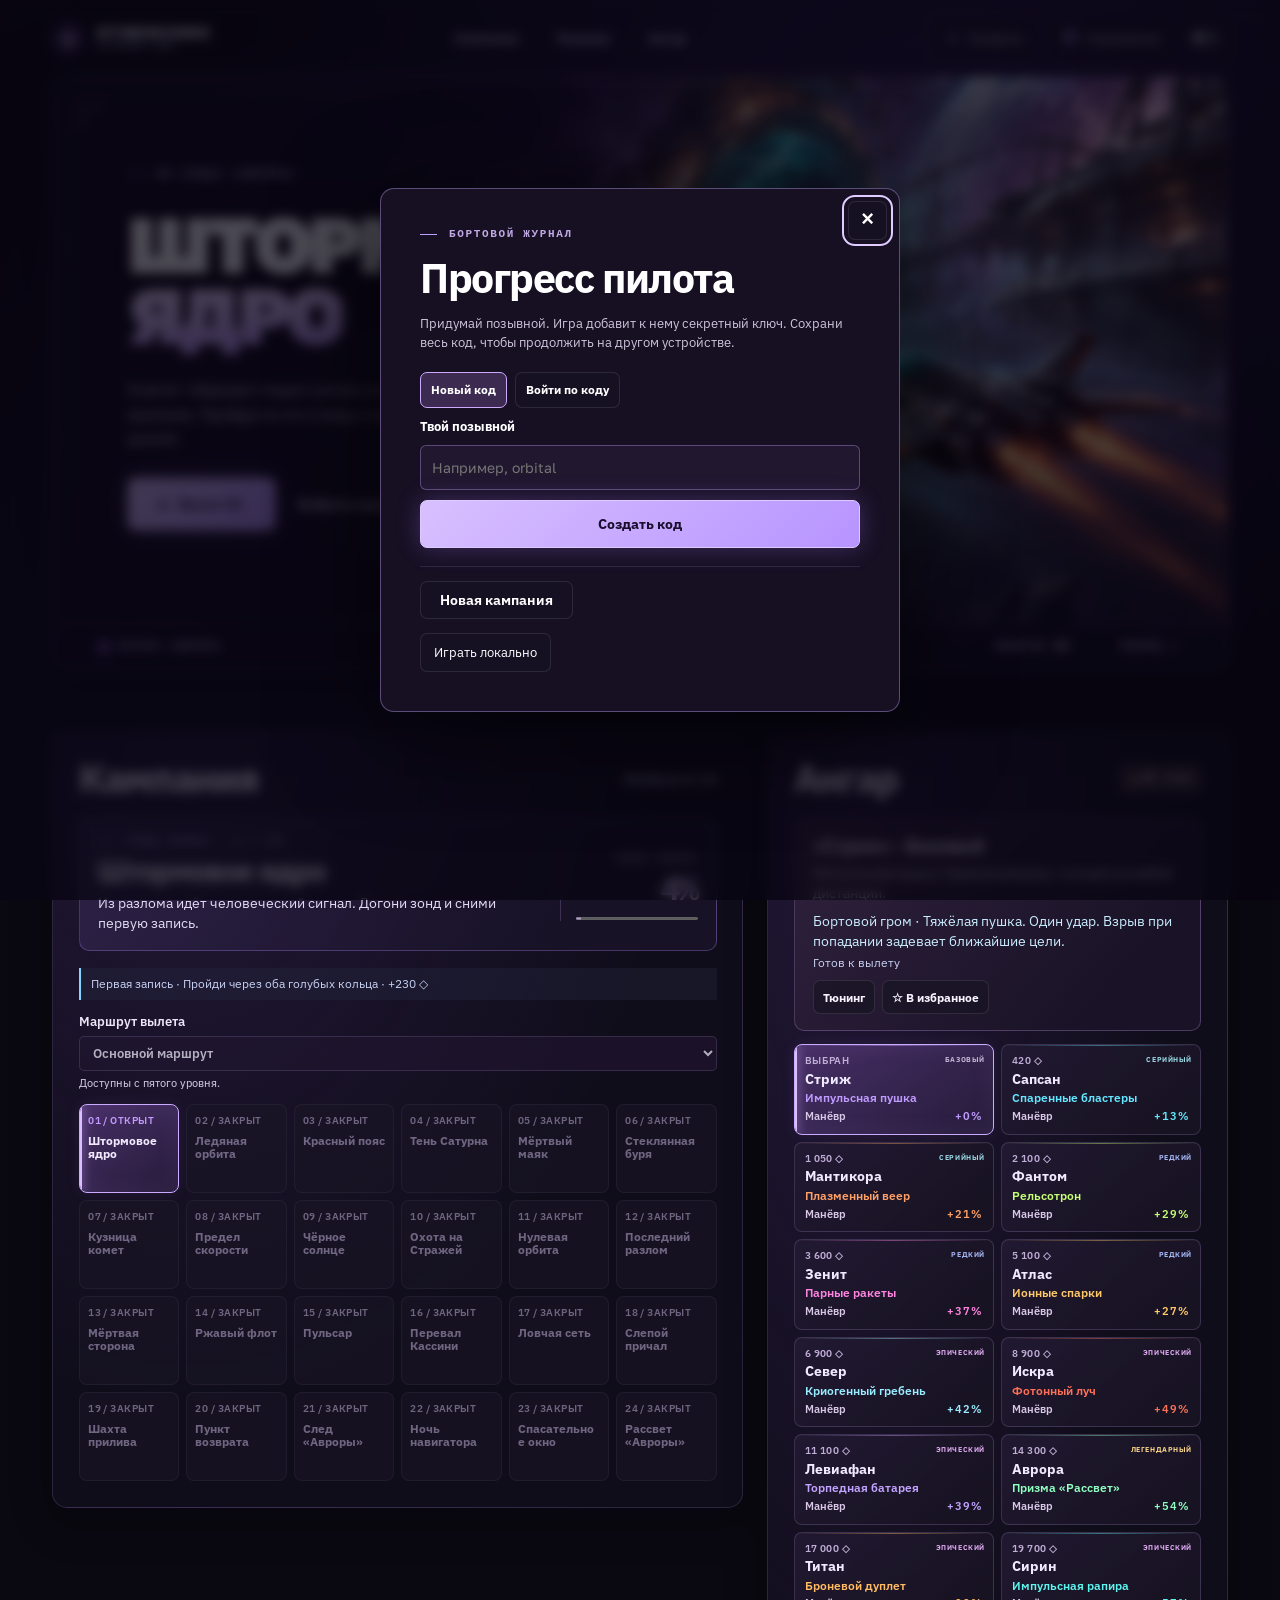
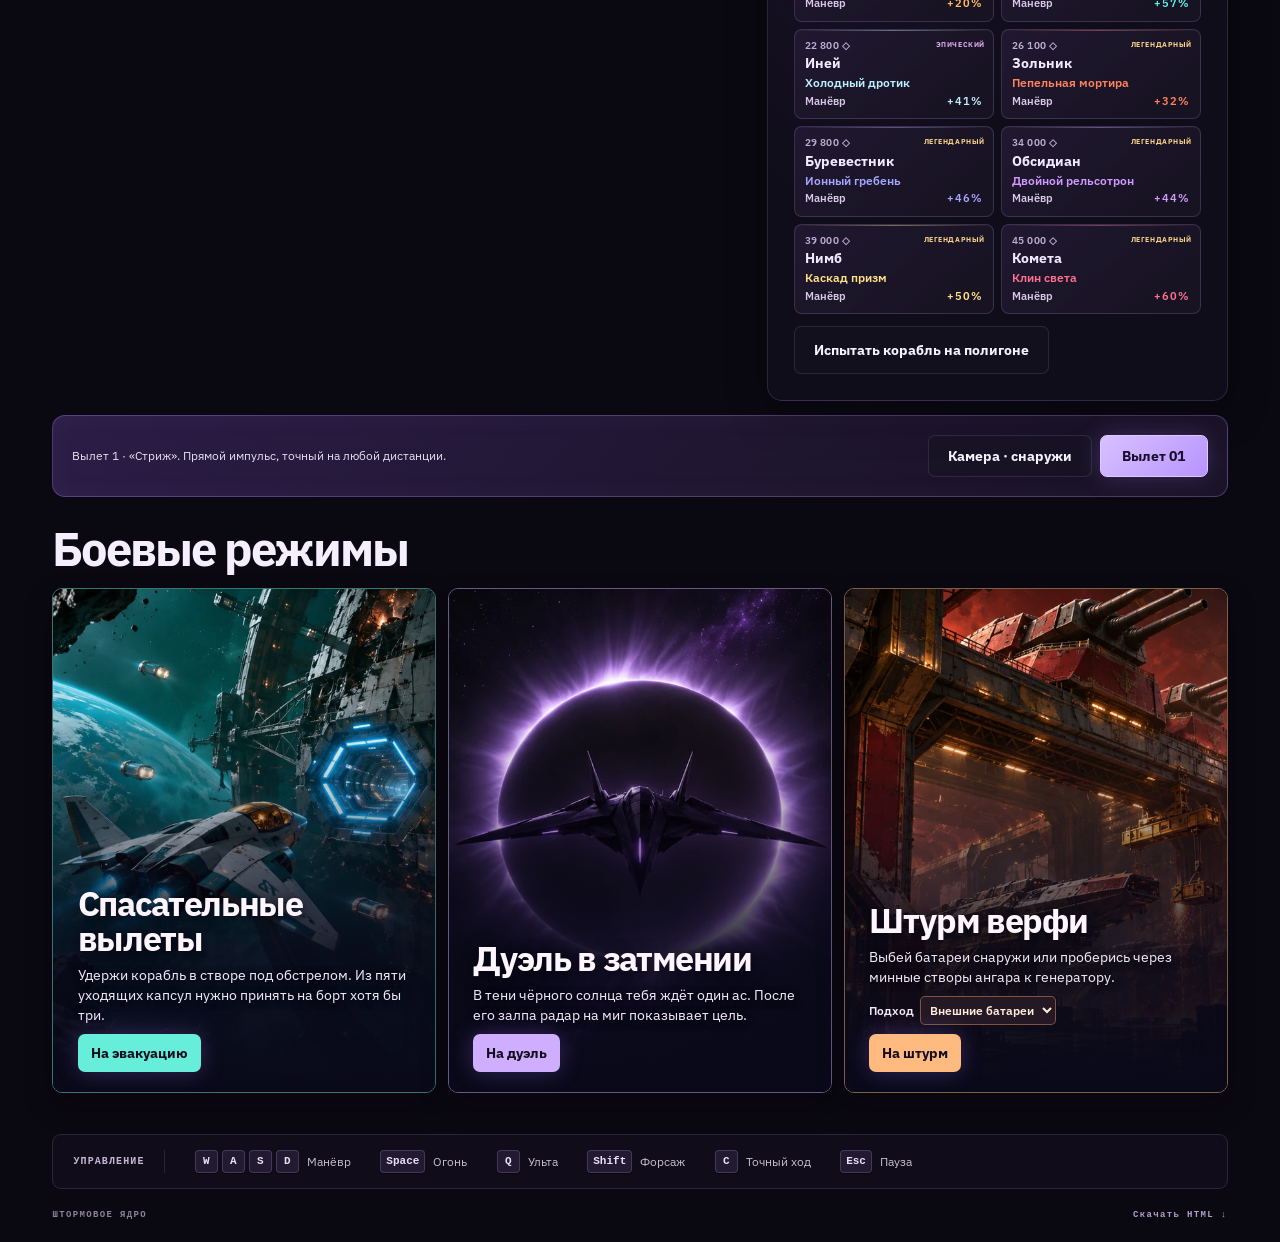
==== docs/index.html @ dd91e7ad "Add charged weapons and three distinct arcade operations" ====
<!doctype html>
<html lang="ru">
<head>
<meta charset="utf-8">
<meta name="viewport" content="width=device-width, initial-scale=1">
<meta name="theme-color" content="#0b0910">
<meta name="description" content="Штормовое ядро — трёхмерная космическая аркада. Найди пропавший ковчег «Аврора» за двадцать четыре вылета.">
<title>Штормовое ядро · 3D-аркада</title>
<link rel="stylesheet" href="./style.css">
<link rel="stylesheet" href="./menu.css">
<link rel="stylesheet" href="./flight.css">
<link rel="stylesheet" href="./garage.css">
</head>
<body>
<div class="shell aurora-menu" id="lobby">
  <header class="top">
    <a class="brand" href="./" aria-label="Штормовое ядро">
      <span class="mark" aria-hidden="true"></span><span>STORMCORE<small>ШТОРМОВОЕ ЯДРО</small></span>
    </a>
    <nav class="menu-nav" aria-label="Меню игры">
      <a href="#operations">Кампания</a>
      <a href="#arcade">Режимы</a>
      <a href="#fleet">Ангар</a>
    </nav>
    <div class="top-actions">
      <button class="plain" id="profile" aria-label="Прогресс пилота"><span aria-hidden="true">◇</span><span class="profile-label">Профиль</span></button>
      <button class="plain" id="help" aria-label="Управление"><span aria-hidden="true">⊞</span><span class="help-label">Управление</span></button>
      <button class="icon sound" data-sound aria-label="Выключить звук" title="Звук">◖))</button>
    </div>
  </header>
  <main>
    <section class="hero menu-hero" aria-labelledby="title">
      <div class="menu-hero-art" aria-hidden="true"></div>
      <div class="menu-hero-reticle" aria-hidden="true"></div>
      <div class="hero-content">
        <p class="kicker hero-kicker"><span></span> ПО СЛЕДУ «АВРОРЫ»</p>
        <h1 id="title">ШТОРМОВОЕ<br><em>ЯДРО</em></h1>
        <p class="intro">Ковчег «Аврора» подал сигнал из закрытого разлома. Пройди по его следу и выведи экипаж домой.</p>
        <div class="launch">
          <button class="primary" id="start"><span aria-hidden="true">▶</span> Начать вылет</button>
          <a class="menu-link hero-route" href="#operations">Выбрать маршрут <span aria-hidden="true">↓</span></a>
          <a class="menu-link hero-route" href="#arcade">Боевые режимы <span aria-hidden="true">↓</span></a>
        </div>
      </div>
      <div class="hero-footer">
        <div class="mission"><span class="beacon"></span> СИГНАЛ «АВРОРЫ»</div>
        <dl class="hero-telemetry">
          <div><dt>ВЫЛЕТОВ</dt><dd>24</dd></div>
          <div><dt>РЕКОРД</dt><dd id="record">—</dd></div>
        </dl>
      </div>
    </section>

    <div class="operations-grid">
      <section class="menu-panel route-panel" id="operations" aria-labelledby="campaignHeading">
        <div class="menu-panel-head">
          <h2 id="campaignHeading">Кампания</h2>
          <span id="campaignProgress" class="hangar-progress"></span>
        </div>
        <article class="briefing">
          <div class="briefing-copy">
            <p class="kicker"><span></span><span id="missionChapter">СЛЕД МАЯКА</span></p>
            <h3 id="missionTitle">Штормовое ядро</h3><p id="missionCopy"></p>
          </div>
          <div class="briefing-signal">
            <small>ПЕЛЕНГ «АВРОРЫ»</small><strong id="missionBearing">04%</strong>
            <progress id="missionProgress" max="24" value="1" aria-label="Пеленг цели"></progress>
          </div>
        </article>
        <p id="missionExtra" class="mission-extra" hidden></p>
        <label class="route-select"><span>Маршрут вылета</span><select id="routeChoice"><option value="standard">Основной маршрут</option><option value="anomaly">Через аномалию</option><option value="blockade">Через блокаду</option></select><small id="routeDetail"></small></label>
        <div class="level-list" id="levels" aria-label="Выбор уровня"></div>
      </section>

      <section class="menu-panel fleet-panel" id="fleet" aria-labelledby="fleetHeading">
        <div class="menu-panel-head">
          <h2 id="fleetHeading">Ангар</h2>
          <span class="hangar-credits"><span class="credit-icon" aria-hidden="true">◇</span><strong id="creditBalance">0</strong> очков</span>
        </div>
        <div class="shop-choice">
          <div class="shop-copy">
            <strong id="shopTitle"></strong><p id="shopCopy"></p><p id="shopUltimate"></p><small id="shopStatus" role="status"></small>
          </div>
          <div class="garage-actions">
            <button class="primary" id="buyShip" hidden>Купить</button>
            <button class="secondary" id="shipTuning" hidden>Тюнинг</button>
            <button class="secondary" id="favoriteShip" aria-pressed="false" hidden>☆ В избранное</button>
          </div>
        </div>
        <p class="garage-notice" id="garageNotice" role="status"></p>
        <div class="ship-list" id="ships" aria-label="Выбор корабля"></div>
        <button class="secondary training-button" id="training">Испытать корабль на полигоне</button>
      </section>
    </div>

    <div class="hangar-foot">
      <p id="hangarStatus" class="hangar-selection" role="status"></p>
      <div class="launch-options">
        <button class="secondary" id="cameraHangar" aria-pressed="false">Вид снаружи</button>
        <button class="primary" id="launchSelected">Начать вылет</button>
      </div>
    </div>

    <section class="arcade-modes" id="arcade" aria-labelledby="arcadeTitle">
      <h2 id="arcadeTitle">Боевые режимы</h2>
      <article class="arcade-rescue"><div><h3>Спасательные вылеты</h3><p>Удержи корабль в створе под обстрелом. Из пяти уходящих капсул нужно принять на борт хотя бы три.</p><button class="primary" id="rescue">На эвакуацию</button></div></article>
      <article class="arcade-duel"><div><h3>Дуэль в затмении</h3><p>В тени чёрного солнца тебя ждёт один ас. После его залпа радар на миг показывает цель.</p><button class="primary" id="duel">На дуэль</button></div></article>
      <article class="arcade-yard"><div><h3>Штурм верфи</h3><p>Выбей батареи снаружи или проберись через минные створы ангара к генератору.</p>
        <label class="yard-selector"><span>Подход</span><select id="yardApproach"><option value="outside">Внешние батареи</option><option value="inside">Через ангары</option></select></label>
        <button class="primary" id="yard">На штурм</button></div></article>
    </section>
    <section class="strip" aria-label="Управление">
      <div class="strip-name">Управление</div>
      <div class="shortcut"><div class="keyset"><kbd>W</kbd><kbd>A</kbd><kbd>S</kbd><kbd>D</kbd></div><span>Манёвр</span></div>
      <div class="shortcut"><kbd>Space</kbd><span>Огонь</span></div>
      <div class="shortcut"><kbd>Q</kbd><span>Ульта</span></div>
      <div class="shortcut"><kbd>Shift</kbd><span>Форсаж</span></div>
      <div class="shortcut"><kbd>C</kbd><span>Точный ход</span></div>
      <div class="shortcut"><kbd>Esc</kbd><span>Пауза</span></div>
      <p class="touch-hint">Джойстик слева управляет кораблём. Огонь открывается автоматически.</p>
    </section>
  </main>
  <footer class="footer"><span>ШТОРМОВОЕ ЯДРО</span><a class="standalone-download" href="./stormcore.html" download>Скачать HTML <span aria-hidden="true">↓</span></a></footer>
</div>
<section class="game" id="game" hidden aria-label="Полёт в разломе">
  <div id="world"></div>
  <div class="flight-cockpit" id="cockpit" hidden aria-hidden="true">
    <div class="glass-glare"></div>
    <div class="flight-ladder" data-roll><i></i><i></i><i></i><small data-pitch>+00°</small></div>
    <div class="console console-left"><small data-callsign></small><strong data-speed-readout>0000</strong><div class="throttle"><i data-thrust></i></div><span>ТЯГА</span></div>
    <div class="cockpit-radar"><canvas width="140" height="92"></canvas><span data-marker>КУРС</span></div>
    <div class="console console-right"><small>КОРПУС</small><strong data-vector>П00</strong><div class="throttle"><i data-hull-meter></i></div><span>ВЕКТОР</span></div>
  </div>
  <div class="vignette"></div><div class="damage" id="damage"></div>
  <div class="game-top">
    <div class="panel status"><div class="label">ПРОЧНОСТЬ <b id="hpValue">100%</b></div><div class="meter hp"><i id="hp"></i></div><div class="label">ФОРСАЖ <b id="boostValue">55%</b></div><div class="meter thrust"><i id="boost"></i></div></div>
    <div class="zone"><div id="stageTitle">01 / 03</div><small id="flightLevel">УРОВЕНЬ 01</small><strong id="stageName">ОБЛОМКИ</strong><div class="meter stage"><i id="progress"></i></div></div>
    <div class="panel game-score"><div class="label">СЧЁТ</div><strong id="score">000000</strong><div id="chain">КОМБО ×1</div><div class="run-wallet"><span aria-hidden="true">◇</span> <span id="runCredits">0</span></div><div id="weaponStatus" hidden></div></div>
    <div class="flight-actions"><button class="icon sound" data-sound aria-label="Выключить звук" title="Звук">◖))</button><button class="icon" id="pause" aria-label="Пауза" title="Пауза">Ⅱ</button></div>
  </div>
  <div class="event" id="event" aria-hidden="true"><span id="eventOver"></span><strong id="eventText"></strong><small id="eventSub"></small></div>
  <div class="enemy-tracks" id="enemyTracks" aria-hidden="true"></div>
  <aside class="ultimate-power" id="ultimatePower">
    <div><span id="ultimateName"></span><b id="ultimateValue"></b></div>
    <progress id="ultimateFill" max="100" value="0" aria-label="Заряд ульты"></progress>
  </aside>
  <div id="scopeFrame" hidden aria-hidden="true"><span>ОПТИКА · Q ВЫСТРЕЛ</span></div>
  <div class="aim" id="aim" aria-hidden="true"><i></i><span id="precisionMode" hidden>ТОЧНЫЙ ХОД</span></div>
  <div class="pickup-feedback" id="pickupFeedback" aria-hidden="true"></div>
  <div class="bossbar" id="bossbar" hidden><div class="label"><span id="bossName">СТРАЖ ЯДРА</span> <b id="bossValue">100%</b></div><div class="meter"><i id="bossHp"></i></div><div id="bossNodes" hidden><span id="bossNode0"></span><span id="bossNode1"></span></div></div>
  <div id="arcadeStatus" hidden><strong id="arcadeInfo"></strong><progress id="dockProgress" max="1" value="0" aria-label="Прогресс стыковки" hidden></progress></div>
  <div class="flight-foot"><div><span class="beacon"></span><span id="speed">1240</span> <small>КМ/Ч</small></div><span id="objective">Собирай осколки · избегай красных мин</span><div><small>ОСКОЛКИ</small> <span id="crystals">00</span></div></div>
  <div class="joystick" id="joystick" aria-label="Джойстик управления">
    <span class="joy-arrow up">▲</span><span class="joy-arrow down">▼</span><span class="joy-arrow left">◀</span><span class="joy-arrow right">▶</span>
    <span class="joy-stick" id="joyStick"></span>
  </div>
  <button class="primary boost-touch" id="touchBoost" aria-label="Удерживай для форсажа">ФОРСАЖ</button>
  <div class="ultimate-touch"><button class="secondary" id="touchScope" aria-pressed="false" hidden>Оптика</button><button class="primary" id="touchUltimate" aria-disabled="true">Ульта</button></div>
</section>
<dialog id="helpDialog" class="modal">
  <form method="dialog"><button class="icon close" aria-label="Закрыть">×</button></form>
  <p class="kicker"><span></span> БОРТОВОЙ ИНСТРУКТАЖ</p>
  <h2>Управление</h2>
  <dl><dt>WASD / стрелки</dt><dd>Короткое нажатие сдвигает корабль. Удерживай клавишу для полного разгона.</dd><dt>C</dt><dd>Удерживай вместе с направлением для точного манёвра у осколка или прицела.</dd><dt>Пробел</dt><dd>Удерживай для огня. Направляй корабль и бери упреждение на движущихся целях.</dd><dt>Shift</dt><dd>Форсаж даёт временную неуязвимость и удваивает очки.</dd><dt>Esc</dt><dd>Пауза, чувствительность и выбор вида из кабины.</dd><dt>Сенсорный экран</dt><dd>Мягко отклоняй джойстик для мелких поправок курса. Огонь автоматический.</dd></dl>
  <label class="steering-setting"><span>Чувствительность манёвра</span><input type="range" min="70" max="120" step="5" value="100" data-steering-sensitivity><output>100%</output></label>
  <p class="callout"><b>Q</b> стреляет ультой при полном заряде. Собирай осколки и попадай по целям, чтобы зарядиться быстрее. На снайперских кораблях <b>E</b> включает оптику и точный ход. Прицел наводится движением корабля.</p>
  <p class="callout">Совмести метку осколка с кольцом перед носом, пока он приближается. Бирюзовые осколки заряжают форсаж. Голубые маяки дают очки и пополняют корпус. Когда над врагом горит «ЗАЛП», смени курс.</p>
</dialog>
<dialog id="pauseDialog" class="modal">
  <p class="kicker"><span></span> БОРТОВОЙ КОМПЬЮТЕР</p><h2>Пауза</h2>
  <label class="steering-setting"><span>Чувствительность манёвра</span><input type="range" min="70" max="120" step="5" value="100" data-steering-sensitivity><output>100%</output></label>
  <div class="modal-actions"><button class="primary" id="resume">Продолжить</button><button class="secondary" id="cameraPause" aria-pressed="false">Вид снаружи</button><button class="secondary" data-hangar>В ангар</button></div>
</dialog>
<dialog id="resultDialog" class="modal result">
  <p class="kicker"><span></span><span id="resultKicker">ПОЛЁТ ЗАВЕРШЁН</span></p>
  <h2 id="resultTitle">Корабль потерян</h2><p id="resultCopy"></p>
  <div class="summary"><div><small>СЧЁТ</small><strong id="resultScore">0</strong></div><div><small>ЗАРАБОТАНО ОЧКОВ</small><strong id="resultCredits">0</strong></div><div><small>РЕКОРД</small><strong id="resultBest">0</strong></div><div><small>МАЯКИ</small><strong id="resultRelays">0</strong></div></div>
  <div class="modal-actions"><button class="primary" id="nextLevel" hidden>Дальше</button><button class="secondary" id="restart">Ещё вылет</button><button class="secondary" data-hangar>В ангар</button></div>
</dialog>
<dialog id="profileDialog" class="modal">
  <form method="dialog"><button class="icon close" aria-label="Закрыть">×</button></form>
  <p class="kicker"><span></span> БОРТОВОЙ ЖУРНАЛ</p>
  <h2>Прогресс пилота</h2>
  <p class="profile-copy" id="profileCopy">Придумай позывной для нового кода или введи полный код, чтобы продолжить на этом устройстве.</p>
  <form id="profileForm" class="profile-form">
    <div class="profile-tabs"><button class="secondary" type="button" id="newPilot" aria-pressed="true">Новый код</button><button class="secondary" type="button" id="returnPilot" aria-pressed="false">Войти по коду</button></div>
    <label for="pilotCode" id="pilotLabel">Твой позывной</label>
    <input id="pilotCode" type="text" autocomplete="off" spellcheck="false" autocapitalize="none" maxlength="48" required placeholder="Например, orbital">
    <button class="primary" id="profileSubmit">Создать код</button>
  </form>
  <div id="codeCard" class="code-card" hidden>
    <p>Сохрани полный код. С ним можно открыть этот прогресс на другом устройстве.</p>
    <output id="profileCode"></output>
    <div class="modal-actions"><button class="secondary" id="copyCode">Скопировать</button><button class="primary" id="keepCode">Готово</button></div>
  </div>
  <div class="modal-actions" id="profileActions" hidden><button class="primary" id="syncProfile">Синхронизировать</button><button class="secondary" id="showProfileCode">Показать код</button><button class="secondary" id="forgetProfile">Сменить код</button></div>
  <p class="profile-note" id="profileNote" role="status"></p>
  <div class="campaign-control">
    <button class="secondary" id="resetCampaign">Новая кампания</button>
    <button class="secondary" id="restoreCampaign" hidden>Вернуть из архива</button>
  </div>
  <button class="plain local-play" id="localPlay">Играть локально</button>
</dialog>
<dialog id="tuneDialog" class="modal garage-modal">
  <form method="dialog"><button class="icon close" aria-label="Закрыть">×</button></form>
  <p class="kicker"><span></span> МАСТЕРСКАЯ</p>
  <h2 id="tuneTitle"></h2><p id="tuneBalance" class="tune-balance"></p>
  <div class="upgrade-list">
    <div class="tune-row" data-tune="engine"><div><strong></strong><p></p><div class="tune-meter"><progress max="3" value="0" aria-label="Ступень двигателей"></progress><span>0 / 3</span></div></div><button class="secondary" type="button"></button></div>
    <div class="tune-row" data-tune="armor"><div><strong></strong><p></p><div class="tune-meter"><progress max="3" value="0" aria-label="Ступень обшивки"></progress><span>0 / 3</span></div></div><button class="secondary" type="button"></button></div>
    <div class="tune-row" data-tune="weapon"><div><strong></strong><p></p><div class="tune-meter"><progress max="3" value="0" aria-label="Ступень оружия"></progress><span>0 / 3</span></div></div><button class="secondary" type="button"></button></div>
  </div>
  <p id="tuneNote" class="profile-note" role="status"></p>
</dialog>
<dialog id="campaignChange" class="modal">
  <p class="kicker"><span></span> КАМПАНИЯ ПИЛОТА</p>
  <h2 id="campaignChangeTitle"></h2><p class="profile-copy" id="campaignChangeCopy"></p>
  <p class="profile-note" id="campaignChangeNote" role="status"></p>
  <form method="dialog" class="modal-actions"><button class="secondary" autofocus>Отмена</button><button class="primary" id="applyCampaignChange" type="button">Начать с нуля</button></form>
</dialog>
<script type="module" src="./game.js"></script>
</body>
</html>
---- docs/style.css ----
@font-face{font-family:Golos;src:url(./golos-latin.woff2) format("woff2");font-weight:400 900;font-display:swap}
@font-face{font-family:Golos;src:url(./golos.woff2) format("woff2");font-weight:400 900;font-display:swap;unicode-range:U+0301,U+0400-045F,U+0490-0491,U+04B0-04B1,U+2116}
:root{color-scheme:dark;--bg:#0a0810;--paper:#f3efff;--muted:#a6a0b5;--accent:#bd9bff;--accent-deep:#ad83fb;--line:#ffffff19;--mono:ui-monospace,SFMono-Regular,Consolas,monospace;font-family:Golos,Arial,sans-serif;background:var(--bg);color:var(--paper)}
*,*::before,*::after{box-sizing:border-box}
body{margin:0}
button,a{-webkit-tap-highlight-color:transparent}
button{font:inherit;cursor:pointer;color:inherit}
button:focus-visible,a:focus-visible{outline:2px solid #e0ccff;outline-offset:4px}
button:disabled{opacity:.55;cursor:wait}
[hidden]{display:none!important}
.shell{width:min(100%,1530px);margin:auto;padding:0 clamp(20px,4.7vw,76px)}
.top{height:89px;display:flex;align-items:center;justify-content:space-between;gap:24px}
.brand{display:flex;align-items:center;gap:12px;text-decoration:none;color:var(--paper);font:850 15px/1.1 Golos,Arial,sans-serif;letter-spacing:.15em}
.brand small{display:block;font:600 9px/1.5 var(--mono);color:#b2a8c3;letter-spacing:.24em}
.mark{font:36px/1 Arial,sans-serif;color:#bd9bff;text-shadow:0 0 22px #b98dff86}
.top-actions,.flight-actions{display:flex;align-items:center;gap:10px}
.plain,.icon,.secondary{border:1px solid var(--line);background:#17132299;border-radius:7px;transition:background .18s,border-color .18s}
.plain:hover,.icon:hover,.secondary:hover{background:#282037;border-color:#b99aff60}
.plain{font-size:13px;padding:10px 13px;display:flex;align-items:center;gap:8px}
.plain span,.strip-name span{color:#bd9bff;font:19px/1 var(--mono)}
.icon{display:grid;place-items:center;font:700 15px/1 var(--mono);height:39px;min-width:39px;padding:0 8px}
.icon[aria-pressed=true]{color:#9589a6}
.hero{position:relative;isolation:isolate;min-height:clamp(490px,67vh,715px);display:flex;align-items:center;overflow:hidden;border:1px solid #b69be638;border-radius:15px;background-color:#150e25;background-image:linear-gradient(90deg,#110d1fee 0%,#110d1fbb 29%,#110d1f35 62%,transparent 83%),linear-gradient(0deg,#100b1ce8 0%,transparent 27%),url(./storm.webp);background-size:cover;background-position:center,center,center 53%;box-shadow:0 18px 80px #0007}
.hero-content{width:min(690px,100%);padding:59px clamp(30px,5vw,88px) 115px;position:relative;z-index:1}
.kicker{display:flex;align-items:center;gap:12px;margin:0 0 23px;color:#c0a9e5;font:700 11px/1.2 var(--mono);letter-spacing:.15em}
.kicker>span:first-child{display:inline-block;width:17px;height:1px;background:#be9eff;flex:none}
h1{margin:0;font-size:clamp(40px,7.3vw,114px);line-height:.87;font-weight:900;letter-spacing:-.079em;color:#fff;text-wrap:nowrap;text-shadow:0 10px 40px #0705115e}
h1 em{font-style:normal;color:#ccb1ff}
.title-period{color:#ccb1ff;margin-left:.065em}
.intro{max-width:377px;color:#d3cbdc;font-size:clamp(14px,1.2vw,18px);line-height:1.6;margin:29px 0 28px}
.launch{display:flex;align-items:center;gap:18px}
.primary,.secondary{min-height:48px;border-radius:7px;padding:0 19px;font-size:14px;font-weight:800}
.primary{display:inline-flex;align-items:center;justify-content:center;gap:11px;border:1px solid #dfcaff;color:#1a0e2c;background:linear-gradient(135deg,#d8c0ff,#b794ff);box-shadow:0 0 23px #a476ff49;transition:background .18s,box-shadow .18s,transform .18s}
.primary:hover{background:#e5d1ff;box-shadow:0 0 30px #a476ff80;transform:translateY(-1px)}
.primary span{font-size:11px}
.enter-label{display:flex;align-items:center;gap:7px;color:#b9adc8;font:11px/1 var(--mono)}
kbd{display:inline-grid;place-items:center;min-width:23px;height:23px;padding:0 5px;border:1px solid #b69be53b;border-radius:4px;background:#221a30;color:#eae1f8;box-shadow:0 1px 0 #0008;font:600 11px/1 var(--mono);white-space:nowrap}
.hero-footer{position:absolute;bottom:0;left:0;right:0;padding:20px clamp(24px,3vw,41px);display:flex;justify-content:space-between;gap:15px;align-items:center;border-top:1px solid #b69be532;background:#110b1c4d;color:#b5a6cb;font:700 10px/1.35 var(--mono);letter-spacing:.12em}
.mission,.telemetry,.telemetry span{display:flex;align-items:center;gap:10px}
.beacon{display:inline-block;width:6px;height:6px;background:#b891ff;border-radius:50%;box-shadow:0 0 9px 2px #9361e8;flex:none}
.telemetry{gap:26px}
.telemetry b{color:#e9d9ff;font-size:13px}
.corner{position:absolute;z-index:1;width:18px;height:18px;pointer-events:none;border-color:#debcff91;border-style:solid}
.corner.tr{top:16px;right:16px;border-width:1px 1px 0 0}
.corner.bl{bottom:72px;left:17px;border-width:0 0 1px 1px}
.strip{display:flex;align-items:center;gap:clamp(14px,2.3vw,40px);margin-top:16px;padding:15px 20px;border:1px solid var(--line);border-radius:9px;background:#100d17;min-height:61px}
.strip-name{display:flex;align-items:center;gap:8px;color:#c4b7d4;font:700 10px/1 var(--mono);letter-spacing:.11em;padding-right:20px;border-right:1px solid var(--line);min-height:23px}
.keyset,.shortcut{display:flex;align-items:center;gap:4px}
.shortcut{gap:8px;font-size:12px;color:#c6bed2;white-space:nowrap}
.touch-hint{display:none;margin:0;color:#c6bed2;font-size:12px}
.footer{display:flex;justify-content:space-between;padding:22px 0;color:#8c829e;font:700 9px/1 var(--mono);letter-spacing:.15em}
.game{position:fixed;inset:0;isolation:isolate;overflow:hidden;background:#0b0818;touch-action:none}
#world,.vignette,.damage{position:absolute;inset:0}
#world canvas{width:100%;height:100%;display:block}
.vignette{pointer-events:none;background:radial-gradient(ellipse at 50% 49%,transparent 33%,#0b061a70 100%),linear-gradient(#0905129c,transparent 25%,transparent 76%,#090512a0)}
.damage{pointer-events:none;opacity:0;background:radial-gradient(ellipse at center,transparent 45%,#ff334878);mix-blend-mode:screen}
.game-top{position:absolute;inset:22px 25px auto;display:grid;grid-template-columns:minmax(125px,200px) 1fr minmax(90px,136px) auto;align-items:start;gap:13px;pointer-events:none}
.panel{background:#100a22aa;border:1px solid #cfb6ff38;border-radius:7px;padding:10px 12px;min-width:0}
.label{display:flex;gap:8px;justify-content:space-between;color:#d5c9e7;font:700 10px/1.35 var(--mono);letter-spacing:.06em}
.label b{color:#f5eeff}
.meter{border-radius:2px;overflow:hidden;height:5px;background:#d0b8f333;margin:5px 0 8px}
.meter:last-child{margin-bottom:0}
.meter i{display:block;width:100%;height:100%;background:#d1aeff;transform-origin:left;transition:transform .12s linear}
.meter.hp i{background:linear-gradient(90deg,#a542ff,#f398ff)}
.meter.thrust i{background:linear-gradient(90deg,#5096ff,#7af9ff)}
.zone{text-align:center;font-family:var(--mono);justify-self:center;width:min(100%,190px);color:#e3d1ff;text-shadow:0 3px 15px #000}
.zone>div:first-child{font-size:11px;letter-spacing:.16em;color:#d7bee9;margin-bottom:4px}
.zone strong{font-size:clamp(11px,1.6vw,16px);letter-spacing:.14em}
.zone .meter{margin:7px 12% 0;height:3px}
.game-score strong{display:block;font:800 clamp(15px,2.2vw,25px)/1.12 var(--mono);letter-spacing:.04em}
#chain{color:#cda8ff;font:700 10px/1.4 var(--mono)}
.flight-actions{pointer-events:auto;gap:6px;justify-content:end}
.flight-actions .icon{background:#100a22c0}
.event{position:absolute;top:26%;left:50%;width:min(92%,600px);transform:translate(-50%,-4px);text-align:center;opacity:0;pointer-events:none;text-shadow:0 3px 24px #31115a,0 2px 8px #000;transition:opacity .22s,transform .22s}
.event.show{opacity:1;transform:translate(-50%,0)}
.event span,.event small{display:block;color:#e5cfff;font:700 11px/1.6 var(--mono);letter-spacing:.15em}
.event strong{display:block;font-size:clamp(23px,4.6vw,64px);font-weight:900;line-height:1.1}
.event small{letter-spacing:.05em;margin-top:4px}
.aim{position:absolute;width:25px;height:25px;transform:translate(-50%,-50%);pointer-events:none;background:linear-gradient(#dbffffa0,#dbffffa0) center top/1px 6px no-repeat,linear-gradient(#dbffffa0,#dbffffa0) center bottom/1px 6px no-repeat,linear-gradient(#dbffffa0,#dbffffa0) left center/6px 1px no-repeat,linear-gradient(#dbffffa0,#dbffffa0) right center/6px 1px no-repeat}
.aim i{position:absolute;top:11px;left:11px;width:3px;height:3px;border-radius:50%;background:#d6ffff}
.bossbar{position:absolute;top:112px;left:50%;transform:translateX(-50%);width:min(44%,400px);padding:7px 10px;background:#140d23c9;border:1px solid #ff80ce5e;border-radius:5px}
.bossbar .meter i{background:linear-gradient(90deg,#bc5cff,#ff85b0)}
.flight-foot{position:absolute;bottom:19px;left:25px;right:25px;display:flex;justify-content:space-between;align-items:center;gap:11px;color:#f5eaff;font:700 15px/1.2 var(--mono);text-shadow:0 2px 10px #000;pointer-events:none}
.flight-foot small,#objective{font:700 10px/1.2 var(--mono);color:#e3cfee}
.flight-foot>div:first-child{display:flex;align-items:center;gap:8px}
#objective{text-align:center}
.boost-touch{display:none;position:absolute;bottom:53px;right:16px;min-height:43px;font:800 11px/1 var(--mono);touch-action:none}
.modal{position:fixed;width:min(520px,calc(100% - 32px));max-height:calc(100% - 26px);overflow:auto;border:1px solid #c4a7fa65;border-radius:14px;background:#171023;color:#fff;padding:clamp(20px,5vw,39px);box-shadow:0 20px 100px #000a}
.modal::backdrop{background:#080511b9;backdrop-filter:blur(6px)}
.modal h2{font-size:clamp(27px,6vw,41px);margin:0 0 14px;line-height:1.03;letter-spacing:-.045em}
.modal .kicker{margin-bottom:16px}
.modal dl{display:grid;grid-template-columns:minmax(98px,.7fr) 1fr;gap:12px 16px;margin:24px 0;font-size:13px;line-height:1.45}
.modal dt{color:#e4d3ff;font-weight:800}
.modal dd{margin:0;color:#c2b7d1}
.close{position:absolute;right:12px;top:12px;font-size:22px}
.callout{margin:0;padding:12px;border:1px solid #be9df43b;border-radius:7px;font-size:13px;line-height:1.45;color:#d8c9eb}
.modal-actions{display:flex;gap:9px;flex-wrap:wrap;margin-top:22px}
.result p:not(.kicker){color:#ccc0dd;font-size:14px;line-height:1.5}
.summary{display:grid;grid-template-columns:repeat(3,1fr);gap:8px;margin-top:25px}
.summary div{padding:9px;background:#21172f;border:1px solid #ad8edf3b;border-radius:7px}
.summary small{display:block;margin-bottom:4px;font:700 8px/1.3 var(--mono);letter-spacing:.13em;color:#ccbae3}
.summary strong{font:850 clamp(13px,3.8vw,23px)/1.2 var(--mono);color:#f3e9ff}
@media(max-width:750px){
  .top{height:70px}.hero{min-height:clamp(475px,70vh,600px);background-position:center,center,58% 50%}.strip{flex-wrap:wrap;column-gap:14px;row-gap:9px}.strip-name{padding-right:8px}.corner.bl{left:13px}
}
@media(max-width:510px){
  .shell{padding-inline:13px}.top{height:64px}.plain{padding:8px;font-size:11px}.brand{font-size:12px;gap:7px}.mark{font-size:28px}.icon{height:34px;min-width:34px}.top-actions{gap:6px}
  .hero{min-height:487px;background-image:linear-gradient(0deg,#120b1fea 6%,#120b1fc0 42%,#120b1f18 100%),url(./storm.webp);background-position:center,64% 38%}.hero-content{align-self:end;padding:100px 20px 90px}.kicker{margin-bottom:16px;font-size:9px}.intro{margin:20px 0}.hero-footer{padding:15px 10px;font-size:8px;letter-spacing:.04em;gap:7px}.telemetry,.telemetry span,.mission{gap:6px}.telemetry b{font-size:11px}.corner.bl{display:none}.strip{padding:10px;gap:9px}.strip-name{width:100%;border-right:0;padding:0}.shortcut{font-size:10px;gap:4px}.keyset{gap:2px}.keyset kbd{min-width:16px;padding:0 2px}
  .game-top{inset:9px 8px auto;grid-template-columns:minmax(86px,1fr) minmax(66px,.8fr) minmax(65px,.7fr) auto;gap:4px}.panel{padding:6px 5px}.label,#chain{font-size:8px;gap:2px}.flight-actions{gap:3px}.flight-actions .icon{min-width:23px;height:27px;font-size:11px;padding:0 3px}.game-score strong{font-size:13px}.zone>div:first-child{font-size:9px}.zone strong{font-size:9px;letter-spacing:.04em}.bossbar{top:80px;width:64%}.flight-foot{left:10px;right:10px;bottom:13px;font-size:12px}.flight-foot small,#objective{font-size:8px}
}
@media(pointer:coarse){.boost-touch{display:inline-flex}.shortcut,.enter-label{display:none}.touch-hint{display:block}}
@media(prefers-reduced-motion:reduce){*,*::before,*::after{transition:none!important}}
.hangar{margin-top:clamp(25px,4vw,55px);padding:clamp(15px,3vw,36px);border:1px solid var(--line);border-radius:13px;background:linear-gradient(135deg,#181023,#0f0c16 68%)}
.hangar-head{display:flex;justify-content:space-between;align-items:end;gap:12px;margin-bottom:15px}
.hangar-head .kicker{margin:0 0 8px}
.hangar-head h2{font-size:clamp(25px,4vw,39px);letter-spacing:-.055em;line-height:1;margin:0}
.hangar-progress,.hangar-selection{font-size:12px;color:#c6b6df;line-height:1.45}
.hangar-selection{margin:16px 0 0}
.ships-head{margin-top:27px}
.level-list,.ship-list{display:grid;gap:8px}
.level-list{grid-template-columns:repeat(auto-fit,minmax(145px,1fr))}
.ship-list{grid-template-columns:repeat(auto-fit,minmax(150px,1fr))}
.choice{position:relative;display:flex;flex-direction:column;align-items:flex-start;justify-content:flex-start;gap:5px;padding:11px;text-align:left;min-width:0;background:#21182d;border:1px solid #ffffff16;border-radius:7px;font-size:13px;line-height:1.3}
.choice[aria-pressed=true]{background:#38244b;border-color:#bf9cff;box-shadow:inset 0 0 17px #a36ef21e}
.choice:not(:disabled):hover{border-color:#e5cfff}
.choice:disabled{opacity:.63;cursor:default;color:#ccc0df}
.choice small{color:#cab8df;font:600 9px/1.25 var(--mono);letter-spacing:.035em}
.choice .weapon{min-height:2.5em;color:var(--ship-accent,#d7bdff);font:650 11px/1.25 Golos,Arial,sans-serif}
.choice .flight-rating{color:#d9c8e8;width:100%;display:grid;grid-template-columns:1fr auto;gap:3px;font-size:10px}
.choice .flight-rating span{letter-spacing:1px;color:var(--ship-accent,#d7bdff)}
.profile-label{font-size:inherit!important;color:inherit!important}
.profile-copy,.profile-note,.code-card p{color:#d0c4dd;font-size:13px;line-height:1.5}
.profile-form{display:grid;gap:10px;margin-top:19px}
.profile-form label{font-size:13px;font-weight:750}
.profile-form input{width:100%;min-height:45px;padding:0 11px;border:1px solid #af8ede6b;border-radius:6px;background:#21172f;font:14px Golos,Arial,sans-serif;color:#fff}
.profile-tabs{display:flex;gap:8px}
.profile-tabs .secondary{min-height:36px;padding:0 10px;font-size:12px}
.profile-tabs [aria-pressed=true]{border-color:#ccabff;background:#3c2a51}
.profile-note:empty{display:none}
.code-card output{display:block;padding:11px;color:#e8d6ff;background:#251a35;border:1px solid #ad8edf5b;border-radius:6px;user-select:all;overflow-wrap:anywhere;font:750 15px/1.5 var(--mono)}
.local-play{margin-top:14px}
.zone small{display:block;color:#c6abdc;font:700 9px/1.2 var(--mono);letter-spacing:.09em}
.pickup-feedback{position:absolute;transform:translate(-50%,-100%);color:#d9ffff;font:800 12px/1 var(--mono);pointer-events:none;text-shadow:0 0 10px #3bd4ff,0 1px 6px #080c19;white-space:nowrap}
.joystick{display:none;position:absolute;left:max(17px,env(safe-area-inset-left));bottom:max(42px,calc(26px + env(safe-area-inset-bottom)));width:clamp(104px,21vw,157px);aspect-ratio:1;border-radius:50%;border:1px solid #cfb6ff43;background:#171221a6;box-shadow:inset 0 0 22px #06031270,0 4px 18px #04030b72;touch-action:none;user-select:none}
.joy-arrow{position:absolute;color:#e0cbffaf;font-size:12px;pointer-events:none}
.joy-arrow.up,.joy-arrow.down{left:50%;transform:translateX(-50%)}
.joy-arrow.up{top:7%}.joy-arrow.down{bottom:7%}
.joy-arrow.left,.joy-arrow.right{top:50%;transform:translateY(-50%)}
.joy-arrow.left{left:7%}.joy-arrow.right{right:7%}
.joy-stick{position:absolute;top:50%;left:50%;width:40%;aspect-ratio:1;border-radius:50%;border:2px solid #c4abed70;background:radial-gradient(circle,#63557880,#2d2440d6);box-shadow:0 0 15px #b17cff24;transform:translate(-50%,-50%) translate(var(--joy-x,0px),var(--joy-y,0px));pointer-events:none}
.joystick.active{border-color:#cdb1ff96}
.joystick.active .joy-stick{border-color:#d5baffb0;box-shadow:0 0 15px #b17cff6b}
@media(pointer:coarse),(any-pointer:coarse){.joystick{display:block}.boost-touch{display:inline-flex}}
@media(max-width:510px){.level-list,.ship-list{grid-template-columns:repeat(2,minmax(0,1fr))}.top-actions .plain{padding:6px}.top-actions .plain span:first-child{font-size:15px}.hangar-progress{font-size:10px}.zone small{font-size:7px}.fly-help{display:none}}
@media(pointer:coarse) and (orientation:landscape){.joystick{width:min(30vh,150px);bottom:30px}.boost-touch{bottom:36px}}
.hangar-foot{display:flex;align-items:center;justify-content:space-between;gap:12px;margin-top:15px}
.hangar-foot .hangar-selection{margin:0}
.hangar-foot button{flex:none}
@media(max-width:360px){.top{gap:10px}.profile-label{display:none}.hangar-foot{align-items:stretch;flex-direction:column}.enter-label{display:none}}
.bossbar.shielded{border-color:#9bc5ff9f}
.bossbar.shielded .meter i{background:linear-gradient(90deg,#5689fb,#a1d8ff)}
.footer a{color:#b19fcb;text-decoration:none}
.footer a:hover{color:#ecdfff;text-decoration:underline}

.briefing,.shop-choice{display:flex;align-items:center;justify-content:space-between;gap:18px;margin:0 0 16px;padding:16px 18px;border:1px solid #b895f23a;border-radius:10px;background:linear-gradient(115deg,#2a1b3b,#151725)}
.briefing h3{font-size:clamp(19px,2.4vw,29px);margin:0;letter-spacing:-.035em}
.briefing .kicker{margin:0 0 6px}
.briefing p:not(.kicker),.shop-choice p{margin:7px 0 0;color:#d1c3e0;line-height:1.55;font-size:13px}
.briefing-signal{min-width:112px;text-align:right;font-family:var(--mono);color:#c6a9f9}
.briefing-signal strong{display:block;margin:5px 0;font-size:26px}
.briefing-signal small{font-size:9px;white-space:nowrap}
.briefing-signal progress{display:block;accent-color:#d3b5ff;width:100%;height:4px}
.hangar-credits{color:#ded2e9;white-space:nowrap;font:650 10px var(--mono)}
.hangar-credits strong{color:#fff0b9;font-size:clamp(16px,2vw,24px);margin-right:3px}
.shop-choice{margin:14px 0 0;background:linear-gradient(125deg,#221b35,#15101f)}
.shop-choice strong{color:#ffe8b4}
.shop-choice small{display:block;color:#c6b1d5;margin-top:4px}
.shop-choice button{flex:none}
.launch-options{display:flex;gap:8px;flex-wrap:wrap;justify-content:flex-end}
.launch-options .secondary[aria-pressed=true],#cameraPause[aria-pressed=true]{border-color:#ad91ee}
.run-wallet{font:750 10px/1.3 var(--mono);color:#ffe9af;margin-top:3px}

.flight-cockpit{--canopy-light:#c09bff;--console-left:11%;--console-right:11%;--console-bottom:8%;--console-cut:polygon(9% 0,100% 0,91% 100%,0 100%);position:absolute;inset:0;pointer-events:none;color:var(--canopy-light);z-index:1}
.glass-glare{position:absolute;inset:0;background:linear-gradient(118deg,transparent 14%,#bbd9ff0b 19%,transparent 25%,transparent 69%,#bed4ff09 72%,transparent 77%),radial-gradient(ellipse at 50% 90%,transparent 48%,#381a5747);mix-blend-mode:screen}
.flight-ladder{position:absolute;inset:38% 0 auto;display:grid;gap:3.4vh;justify-content:center;opacity:.54}
.flight-ladder i{display:block;width:min(15vw,130px);height:1px;background:linear-gradient(90deg,currentColor 0 21%,transparent 22% 78%,currentColor 79% 100%);filter:drop-shadow(0 0 8px currentColor)}
.flight-ladder i:nth-child(2){width:min(22vw,170px)}
.flight-ladder i:nth-child(3){border:0;background:repeating-linear-gradient(90deg,currentColor 0 5px,transparent 5px 9px,transparent 9px 14px)}
.console{position:absolute;bottom:var(--console-bottom);width:clamp(95px,13vw,184px);padding:11px 14px;clip-path:var(--console-cut);background:linear-gradient(160deg,#142131ee,#0c101bcb),repeating-linear-gradient(0deg,currentColor 0 1px,#0000 1px 4px);box-shadow:inset 0 0 0 1px #c7dcff44;border-top:1px solid currentColor;font:700 11px/1.1 var(--mono)}
.console-left{left:var(--console-left)}
.console-right{right:var(--console-right);text-align:right}
.console small,.console span{display:block;font-size:8px;letter-spacing:.11em;opacity:.78}
.console strong{display:block;color:#f0faff;font:850 clamp(12px,2vw,20px)/1.1 var(--mono);margin:4px 0}
.throttle{height:4px;background:#bfd5f627;margin-top:8px}
.throttle i{display:block;height:100%;background:currentColor;transform-origin:left;box-shadow:0 0 12px currentColor}
.cockpit-radar{position:absolute;bottom:calc(var(--console-bottom) - 6px);left:50%;transform:translateX(-50%);width:min(17vw,158px);min-width:86px;text-align:center;border-bottom:1px solid currentColor;background:radial-gradient(ellipse at 50% 76%,#172331df,transparent 73%);filter:drop-shadow(0 0 10px #160f2c)}
.cockpit-radar canvas{display:block;width:100%;height:auto}
.cockpit-radar span{display:block;margin:-6px 0 4px;font:750 clamp(7px,1vw,10px)/1 var(--mono);letter-spacing:.12em;text-shadow:0 1px 3px #000}
.flight-cockpit[data-cabin="sapsan"]{--console-left:17%;--console-right:9%;--console-cut:polygon(0 0,100% 0,100% 96%,12% 96%)}
.flight-cockpit[data-cabin="mantikora"]{--console-left:8%;--console-right:17%;--console-bottom:11%;--console-cut:polygon(15% 0,100% 0,84% 100%,0 100%)}
.flight-cockpit[data-cabin="phantom"]{--console-left:12%;--console-right:12%;--console-cut:polygon(0 0,91% 0,100% 20%,100% 100%,0 100%)}
.flight-cockpit[data-cabin="zenit"]{--console-left:22%;--console-right:22%;--console-bottom:5%;--console-cut:ellipse(72% 100% at 50% 0)}
.flight-cockpit[data-cabin="atlas"]{--console-left:6%;--console-right:6%;--console-bottom:14%;--console-cut:polygon(0 0,85% 0,100% 18%,100% 82%,85% 100%,0 100%)}
.flight-cockpit[data-cabin="sever"]{--console-left:13%;--console-right:9%;--console-bottom:9%;--console-cut:polygon(0 0,100% 0,100% 100%,10% 100%,0 78%)}
.flight-cockpit[data-cabin="iskra"]{--console-left:20%;--console-right:7%;--console-bottom:7%;--console-cut:polygon(10% 0,95% 0,100% 32%,88% 100%,2% 100%)}
.flight-cockpit[data-cabin="leviathan"]{--console-left:4%;--console-right:4%;--console-bottom:11%;--console-cut:polygon(17% 0,100% 0,100% 82%,89% 100%,0 100%,0 25%)}
.flight-cockpit[data-cabin="aurora"]{--console-left:14%;--console-right:16%;--console-bottom:6%;--console-cut:polygon(11% 0,89% 0,100% 24%,91% 100%,9% 100%,0 24%)}
.game-top,.flight-foot,.aim,.pickup-feedback,.bossbar,.event,.boost-touch,.joystick{z-index:2}
.damage,.vignette{z-index:1}
.damage{z-index:2}
@media(max-width:600px){.briefing,.shop-choice{padding:12px;gap:10px}.briefing-signal{min-width:85px}.briefing-signal strong{font-size:21px}.briefing-signal small{font-size:7px}.launch-options{justify-content:stretch}.launch-options button{flex:1}.console{width:82px;padding:6px 8px}.console-left{left:6%}.console-right{right:6%}.console strong{font-size:11px}.console small,.console span{font-size:6px}.cockpit-radar{bottom:max(35px,var(--console-bottom))}}
@media(pointer:coarse){.cockpit-radar{bottom:7.5%}.console{bottom:max(68px,var(--console-bottom))}}
@media(max-width:380px){.briefing{display:block}.briefing-signal{text-align:left;margin-top:10px}.briefing-signal strong{display:inline;margin-left:5px}.briefing-signal progress{margin-top:5px}.shop-choice{align-items:start}.shop-choice button{padding:0 9px}}
.ship-rarity{font:700 8px/1.1 var(--mono);letter-spacing:.10em;color:var(--rarity,#c7b7d7);text-transform:uppercase}
.choice[data-rarity="1"]{--rarity:#9cdce7}
.choice[data-rarity="2"]{--rarity:#a9bafa}
.choice[data-rarity="3"]{--rarity:#e3adf6}
.choice[data-rarity="4"]{--rarity:#ffda8b;border-color:#e5c0756b}
#weaponStatus{margin-top:3px;color:#ffc5a8;font:750 9px/1 var(--mono)}
---- docs/menu.css ----
.aurora-menu {
  --menu-ink: #f4f1ff;
  --menu-muted: #a39bb9;
  --menu-edge: #9881c735;
  --menu-signal: #cbb0ff;
  --menu-highlight: #a4ebff;
  isolation: isolate;
  padding-inline: clamp(14px, 4.1vw, 64px);
}

.aurora-menu::before {
  content: "";
  position: fixed;
  inset: 0;
  z-index: -1;
  background: radial-gradient(ellipse at 72% 16%, #241641 0, transparent 54%),
    radial-gradient(ellipse at 20% 90%, #151127, transparent 56%), #0a0811;
  pointer-events: none;
}

.aurora-menu .top {
  height: 76px;
}

.aurora-menu .brand {
  min-width: 0;
  color: var(--menu-ink);
  letter-spacing: .11em;
}

.aurora-menu .brand small {
  font-size: 8px;
  letter-spacing: .14em;
}

.aurora-menu .mark {
  display: grid;
  place-items: center;
  position: relative;
  width: 33px;
  height: 33px;
  flex: none;
  transform: rotate(45deg);
}

.aurora-menu .mark::before,
.aurora-menu .mark::after {
  content: "";
  position: absolute;
}

.aurora-menu .mark::before {
  width: 23px;
  height: 23px;
  border: 1px solid #c9a6ff9e;
  border-radius: 5px;
  box-shadow: inset 0 0 10px #ab62f477, 0 0 19px #ab62f44f;
}

.aurora-menu .mark::after {
  width: 8px;
  height: 8px;
  background: #dfcbff;
  border-radius: 2px;
  box-shadow: 0 0 13px #b988ff;
}

.menu-nav {
  display: flex;
  align-items: center;
  gap: clamp(17px, 3vw, 42px);
}

.menu-nav a, .menu-link {
  color: #d9cceb;
  font-size: 13px;
  font-weight: 680;
  text-decoration: none;
  transition: color .18s;
}

.menu-nav a:hover, .menu-link:hover {
  color: #fff;
}

.aurora-menu .top-actions .plain {
  min-height: 39px;
  white-space: nowrap;
  color: #e1d9ef;
}

.aurora-menu .top-actions .plain span:not(:first-child) {
  color: inherit;
  font: inherit;
}

.aurora-menu .menu-hero {
  min-height: clamp(472px, 66vh, 720px);
  overflow: hidden;
  border-color: #a687cc70;
  border-radius: 18px;
  background: #100b1e;
  box-shadow: 0 22px 70px #02000691, 0 0 60px #a86afa12;
}

.menu-hero-art {
  position: absolute;
  z-index: -1;
  inset: 0;
  background-image: linear-gradient(92deg, #100a1bee 2%, #100a1b81 42%, #100a1b0b 72%),
    linear-gradient(0deg, #0d0919eb 0%, transparent 36%),
    url(./hangar.webp);
  background-size: cover;
  background-position: center, center, center 54%;
}

.menu-hero-reticle {
  position: absolute;
  pointer-events: none;
  inset: 15px;
  border: 1px solid #e9d2ff28;
  border-radius: 9px;
  mask-image: linear-gradient(135deg, #000 0 10%, transparent 33% 67%, #000 90%);
  background: linear-gradient(#e1c4ff8c,#e1c4ff8c) 13px 13px / 24px 1px no-repeat,
    linear-gradient(#e1c4ff8c,#e1c4ff8c) 13px 13px / 1px 24px no-repeat,
    linear-gradient(#e1c4ff8c,#e1c4ff8c) right 13px bottom 13px / 24px 1px no-repeat,
    linear-gradient(#e1c4ff8c,#e1c4ff8c) right 13px bottom 13px / 1px 24px no-repeat;
}

.aurora-menu .hero-content {
  width: 100%;
  padding: 64px clamp(32px, 5.8vw, 96px) 112px;
}

.aurora-menu .hero-kicker {
  margin-bottom: clamp(19px, 3vh, 32px);
  color: #dcc9ff;
}

.aurora-menu .hero h1 {
  max-width: min-content;
  color: #fff;
  font-size: clamp(39px, 7.15vw, 110px);
  letter-spacing: -.085em;
  text-shadow: 0 12px 44px #05020b97;
}

.aurora-menu .hero h1 em {
  color: #c9a9ff;
  background: linear-gradient(175deg, #f8e9ff 7%, #be98ff 93%);
  background-clip: text;
  -webkit-background-clip: text;
  -webkit-text-fill-color: transparent;
  text-shadow: none;
}

.aurora-menu .intro {
  width: min(380px, 80%);
  margin-block: clamp(20px, 3vh, 31px);
  color: #e2d7f0;
  font-size: clamp(14px, 1.2vw, 17px);
}

.aurora-menu .launch {
  flex-wrap: wrap;
  gap: 14px 23px;
}

.aurora-menu .hero .primary {
  min-width: 147px;
  min-height: 52px;
}

.hero-route {
  display: inline-flex;
  gap: 7px;
  align-items: center;
  min-height: 37px;
}

.hero-route span {
  color: var(--menu-signal);
}

.aurora-menu .hero-footer {
  padding: 13px clamp(22px, 4vw, 48px);
  border-top-color: #ceaff13c;
  background: #100a1e9f;
  backdrop-filter: blur(15px);
}

.aurora-menu .mission {
  color: #e4d2ff;
  letter-spacing: .1em;
}

.hero-telemetry {
  display: flex;
  gap: clamp(16px, 4vw, 54px);
  justify-content: flex-end;
  margin: 0;
}

.hero-telemetry > div {
  display: flex;
  align-items: center;
  gap: 8px;
}

.hero-telemetry dt {
  color: #b9abc9;
}

.hero-telemetry dd {
  margin: 0;
  color: #f4eaff;
  font-size: 13px;
  letter-spacing: .01em;
}

.operations-grid {
  display: grid;
  grid-template-columns: minmax(0,1.2fr) minmax(0,.8fr);
  align-items: start;
  gap: clamp(13px, 2vw, 24px);
  margin-top: clamp(24px, 5vw, 62px);
}

.menu-panel {
  min-width: 0;
  padding: clamp(15px, 2vw, 26px);
  border: 1px solid var(--menu-edge);
  border-radius: 15px;
  background: radial-gradient(ellipse at 20% 0, #2b1d44b3, transparent 61%), #100d1b;
  scroll-margin-top: 20px;
  box-shadow: 0 14px 44px #03010738;
}

.menu-panel-head {
  display: flex;
  align-items: center;
  justify-content: space-between;
  gap: 10px;
  min-height: 36px;
  margin-bottom: 19px;
}

.menu-panel-head h2 {
  margin: 0;
  color: var(--menu-ink);
  font-size: clamp(23px, 3vw, 40px);
  font-weight: 850;
  letter-spacing: -.065em;
  line-height: 1.04;
}

.menu-panel-head .hangar-progress {
  white-space: nowrap;
  color: #cdbde3;
  font-weight: 620;
}

.aurora-menu .briefing {
  position: relative;
  min-height: 125px;
  gap: clamp(11px, 2vw, 20px);
  margin-bottom: 17px;
  border-color: #ac88f34d;
  background: linear-gradient(115deg, #31234bd9, #171226 78%);
}

.briefing-copy {
  min-width: 0;
}

.aurora-menu .briefing h3 {
  overflow-wrap: anywhere;
  line-height: 1.12;
}

.aurora-menu .briefing p:not(.kicker) {
  max-width: 450px;
}

.aurora-menu .briefing-signal {
  min-width: max(94px, 23%);
  padding-left: clamp(9px, 1.5vw, 15px);
  border-left: 1px solid #b591e73d;
  color: #dfc6ff;
}

.aurora-menu .briefing-signal strong {
  font-size: clamp(20px, 3vw, 35px);
  letter-spacing: -.06em;
}

.aurora-menu .briefing-signal progress {
  height: 5px;
  accent-color: #ceb1ff;
}

.aurora-menu .level-list {
  grid-template-columns: repeat(4,minmax(0,1fr));
  gap: 7px;
}

.aurora-menu .choice {
  overflow: hidden;
  border-color: #9985bc3f;
  border-radius: 8px;
  background: linear-gradient(140deg, #241b35cf, #181323 84%);
  transition: background .18s, border-color .18s, box-shadow .18s;
}

.aurora-menu .choice strong {
  overflow-wrap: anywhere;
  color: #f1eaff;
  font-size: inherit;
  font-weight: 750;
  line-height: 1.12;
}

.aurora-menu .choice small {
  color: #c0aed7;
  font-size: 8px;
  white-space: nowrap;
}

.aurora-menu .choice:not(:disabled):hover {
  border-color: #d4b4ff94;
  background: linear-gradient(145deg, #382953, #221a33);
}

.aurora-menu .choice[aria-pressed=true] {
  border-color: #cbabff;
  background: linear-gradient(145deg, #472f66, #251b39);
  box-shadow: inset 0 0 25px #bc94ff17, 0 0 15px #b983ff16;
}

.aurora-menu .choice[aria-pressed=true]::before {
  content: "";
  position: absolute;
  inset: 0 auto 0 0;
  width: 2px;
  background: #dcbfff;
  box-shadow: 0 0 10px #c79fff;
}

.aurora-menu .level-list .choice {
  min-height: 63px;
  gap: 6px;
  padding: 9px 8px;
  font-size: 11px;
}

.aurora-menu .level-list .choice:disabled {
  opacity: .86;
  border-color: #9688b123;
  background: #191525;
}

.aurora-menu .level-list .choice:disabled strong, .aurora-menu .level-list .choice:disabled small {
  color: #a99bbf;
}

.aurora-menu .level-list .choice:nth-child(-n+6) {
  --route-chapter: #c39aff;
}

.aurora-menu .level-list .choice:nth-child(n+7):nth-child(-n+12) {
  --route-chapter: #a5b7ff;
}

.aurora-menu .level-list .choice:nth-child(n+13):nth-child(-n+18) {
  --route-chapter: #9be7eb;
}

.aurora-menu .level-list .choice:nth-child(n+19) {
  --route-chapter: #f0cb9c;
}

.aurora-menu .level-list .choice:not(:disabled) small {
  color: var(--route-chapter);
}

.aurora-menu .hangar-credits {
  display: inline-flex;
  align-items: center;
  gap: 5px;
  padding: 5px 8px;
  border: 1px solid #e7c47b42;
  border-radius: 6px;
  background: #292130;
  font-size: 10px;
  color: #e2cda8;
}

.aurora-menu .hangar-credits strong {
  font-size: 15px;
  color: #ffedc4;
}

.credit-icon {
  color: #ffdc8f;
  font-size: 14px;
}

.aurora-menu .shop-choice {
  align-items: start;
  min-height: 128px;
  gap: 10px 16px;
  margin: 0 0 13px;
  border-color: #a589ca53;
  background: linear-gradient(132deg, #30213e, #1a1327 78%);
  flex-wrap: wrap;
}

.aurora-menu .shop-choice strong {
  display: block;
  color: #f4eaff;
  font-size: clamp(13px, 1.5vw, 18px);
  line-height: 1.2;
}

.aurora-menu .shop-choice p {
  line-height: 1.4;
}

.aurora-menu .shop-choice small {
  color: #dec8ec;
}

.aurora-menu .shop-choice .primary {
  min-height: 35px;
  margin-left: auto;
  padding: 0 11px;
  font-size: 11px;
  white-space: nowrap;
}

.aurora-menu .shop-choice .primary:disabled {
  opacity: .66;
  cursor: default;
}

.aurora-menu .ship-list {
  grid-template-columns: repeat(2,minmax(0,1fr));
  gap: 7px;
}

.aurora-menu .ship-list .choice {
  min-height: 92px;
  padding: 10px;
  font-size: 13px;
  gap: 4px;
}

.aurora-menu .ship-list .choice::after {
  content: "";
  position: absolute;
  inset: 0 0 auto;
  height: 1px;
  background: linear-gradient(90deg,transparent,var(--ship-accent,#d7bdff),transparent);
  opacity: .42;
}

.aurora-menu .ship-list .ship-rarity {
  font-size: 7px;
  letter-spacing: .08em;
}

.aurora-menu .ship-list .weapon {
  min-height: auto;
  font-size: 10px;
}

.aurora-menu .ship-list .flight-rating {
  margin-top: auto;
  font-size: 8px;
}

.aurora-menu .hangar-foot {
  gap: 15px 19px;
  margin-top: 14px;
  padding: clamp(13px, 2vw, 19px);
  border: 1px solid #ac8df456;
  border-radius: 13px;
  background: linear-gradient(130deg, #2b1d46, #171122);
  box-shadow: inset 0 0 27px #c59bff0d;
}

.aurora-menu .hangar-selection {
  color: #e7dff2;
}

.aurora-menu .launch-options {
  flex: none;
  justify-content: flex-end;
}

.aurora-menu .launch-options button {
  min-height: 42px;
}

.aurora-menu .launch-options .primary {
  min-width: 108px;
}

.aurora-menu .strip {
  min-height: 55px;
  margin-top: 21px;
  background: #141020a6;
  border-color: var(--menu-edge);
}

.aurora-menu .strip-name {
  text-transform: uppercase;
}

.aurora-menu .footer {
  display: flex;
  gap: 14px;
  align-items: baseline;
}

@media (min-width: 1080px) {
  .aurora-menu .level-list { grid-template-columns: repeat(6,minmax(0,1fr)); }
  .aurora-menu .level-list .choice { min-height: 89px; padding: 10px 8px; }
  .aurora-menu .ship-list .choice { min-height: 73px; }
  .aurora-menu .ship-list .ship-rarity { position: absolute; top: 11px; right: 8px; }
}

@media (min-width: 1280px) {
  .aurora-menu .level-list .choice { font-size: 12px; }
  .aurora-menu .ship-list .choice { font-size: 14px; }
}

@media (max-width: 930px) {
  .aurora-menu .top { height: 67px; gap: 14px; }
  .menu-nav { gap: 13px; }
  .menu-nav a { font-size: 12px; }
  .aurora-menu .menu-hero { min-height: 440px; }
  .aurora-menu .hero-content { padding-inline: 32px; }
}

@media (max-width: 700px) {
  .operations-grid { grid-template-columns: minmax(0,1fr); }
  .aurora-menu .top { gap: 11px; }
  .menu-nav { margin-right: auto; }
  .aurora-menu .help-label { display: none; }
  .aurora-menu .top-actions .plain { min-width: 34px; min-height: 35px; padding: 0 7px; }
  .aurora-menu .level-list { grid-template-columns: repeat(4,minmax(0,1fr)); }
  .aurora-menu .level-list .choice { min-height: 56px; }
  .aurora-menu .ship-list .choice { min-height: 80px; }
  .aurora-menu .shop-choice { min-height: unset; }
  .aurora-menu .shop-choice .primary { margin-top: 0; }
}

@media (max-width: 510px) {
  .aurora-menu .top { flex-wrap: wrap; height: auto; min-height: 79px; padding: 10px 0 9px; row-gap: 8px; }
  .aurora-menu .brand { font-size: 13px; gap: 7px; }
  .aurora-menu .brand small { font-size: 7px; }
  .aurora-menu .mark { width: 25px; height: 25px; }
  .aurora-menu .mark::before { width: 17px; height: 17px; }
  .aurora-menu .mark::after { width: 6px; height: 6px; }
  .menu-nav { order: 3; width: 100%; gap: 18px; padding: 0 1px; }
  .menu-nav a { min-height: 23px; padding-block: 3px; font-size: 11px; }
  .aurora-menu .top-actions { margin-left: auto; gap: 5px; }
  .aurora-menu .top-actions .plain { justify-content: center; }
  .aurora-menu .profile-label { display: none; }
  .aurora-menu .menu-hero { min-height: 435px; border-radius: 13px; }
  .menu-hero-art {
    background-image: linear-gradient(0deg, #100919 0%, #100919eb 23%, #1009195e 63%, #10091908 100%), url(./hangar.webp);
    background-position: center, 70% center;
  }
  .menu-hero-reticle { inset: 9px; opacity: .61; }
  .aurora-menu .hero-content { padding: 86px 17px 74px; }
  .aurora-menu .hero h1 { font-size: clamp(35px, 9vw, 48px); letter-spacing: -.075em; }
  .aurora-menu .hero-kicker { margin-bottom: 13px; }
  .aurora-menu .intro { width: 100%; margin-block: 17px; font-size: 13px; }
  .aurora-menu .launch { gap: 9px 12px; }
  .aurora-menu .hero .primary { min-width: 113px; min-height: 43px; padding: 0 12px; font-size: 13px; }
  .hero-route { font-size: 11px; }
  .aurora-menu .hero-footer { padding: 12px 11px; gap: 7px; }
  .aurora-menu .mission { font-size: 7px; letter-spacing: .04em; }
  .hero-telemetry { gap: 9px; }
  .hero-telemetry > div { gap: 4px; }
  .hero-telemetry dd { font-size: 10px; }
  .operations-grid { margin-top: 20px; }
  .menu-panel-head { margin-bottom: 13px; }
  .aurora-menu .briefing { min-height: 96px; }
  .aurora-menu .briefing-signal { min-width: 80px; }
  .aurora-menu .level-list { grid-template-columns: repeat(3,minmax(0,1fr)); }
  .aurora-menu .level-list .choice { min-height: 55px; padding: 7px 6px; font-size: 10px; }
  .aurora-menu .level-list .choice small { font-size: 7px; }
  .aurora-menu .hangar-foot { flex-direction: column; align-items: stretch; }
  .aurora-menu .launch-options { justify-content: stretch; }
  .aurora-menu .strip-name { text-transform: uppercase; }
}

@media (max-width: 380px) {
  .aurora-menu .briefing-signal { border-left: 0; padding-left: 0; }
  .aurora-menu .hero-footer .mission { max-width: 87px; }
  .aurora-menu .menu-hero { min-height: 424px; }
}

@media (prefers-reduced-motion: reduce) {
  .aurora-menu .choice { transition: none; }
}
---- docs/flight.css ----
.enemy-tracks{position:absolute;inset:0;z-index:3;pointer-events:none;overflow:hidden}
.enemy-track{--enemy-color:#ff9b68;position:absolute;left:0;top:0;min-width:66px;padding:4px 5px 5px;
  border-top:1px solid color-mix(in srgb,var(--enemy-color) 57%,transparent);background:linear-gradient(180deg,#0d1022ee,#111621c9);
  box-shadow:0 2px 9px #08061180;font:750 8px/1.18 var(--mono);color:#e9e9fc;letter-spacing:.035em;will-change:transform}
.enemy-track>div:first-child{display:flex;align-items:center;justify-content:space-between;gap:6px;margin-bottom:3px;white-space:nowrap}
.enemy-track strong{color:var(--enemy-color);font-weight:850}
.enemy-track span{color:#dce2f1;font-variant-numeric:tabular-nums}
.enemy-meter{height:3px;position:relative;overflow:hidden;background:#262f43}
.enemy-meter i{position:absolute;inset:0;transform-origin:left}
.enemy-meter i:first-child{background:#ffe4c7aa}
.enemy-meter i:last-child{background:var(--enemy-color)}
.enemy-track.is-hit{border-color:#fff3e6;box-shadow:0 0 12px color-mix(in srgb,var(--enemy-color) 43%,transparent)}
.enemy-track.is-charging strong{color:#ffd19f;text-shadow:0 0 7px #ff995e}
.enemy-track.is-charging{border-color:#ffb066}
.enemy-track.is-hit .enemy-meter i:last-child{background:#fff1d7}
.game .aim{z-index:4}
.result .summary{grid-template-columns:repeat(4,minmax(0,1fr))}
.result .summary div{min-width:0}

.flight-cockpit{z-index:1;--glass-ink:#c6def3;--console-bottom:7.5%}
.flight-cockpit .glass-glare{
  background:radial-gradient(ellipse at 52% 45%,transparent 30%,#1515301d 71%,#6682ac30),
    linear-gradient(118deg,transparent 12%,#b5d0ef0a 16%,#cadeff0d 20%,transparent 24%,transparent 68%,#cae9ff0e 71%,transparent 75%);
}
.flight-cockpit.on-boost .glass-glare{opacity:.77}
.flight-cockpit .flight-ladder{inset:39% 0 auto;opacity:.38;gap:3vh}
.flight-cockpit .flight-ladder i{width:min(13vw,104px);background:linear-gradient(90deg,currentColor 0 18%,transparent 19% 81%,currentColor 82%)}
.flight-cockpit .flight-ladder i:nth-child(2){width:min(18vw,148px)}
.flight-cockpit .flight-ladder i:nth-child(3){height:1px;opacity:.8}
.flight-ladder small{position:absolute;left:calc(50% + min(10vw,70px));top:calc(3vh - 3px);font:750 8px/1 var(--mono)}
.flight-cockpit .console{
  width:clamp(95px,13vw,174px);padding:10px 12px 8px;box-shadow:inset 0 1px 0 #c6d9fd35,inset 0 0 10px #5376aa1c,0 4px 9px #08091170;
  border:1px solid color-mix(in srgb,var(--canopy-light) 29%, #263040);border-radius:2px;
  background:repeating-linear-gradient(0deg,#c0ddff08 0 1px,#0000 1px 4px),linear-gradient(158deg,#1c2b3c,#101523 61%,#0e121c);
  clip-path:var(--console-cut);color:var(--canopy-light)
}
.flight-cockpit .console strong{font-variant-numeric:tabular-nums;letter-spacing:.105em;text-shadow:0 0 11px color-mix(in srgb,var(--canopy-light) 67%,transparent)}
.flight-cockpit .console small{letter-spacing:.13em;color:#d3def5ae}
.flight-cockpit .console span{margin-top:4px;font-size:7px;letter-spacing:.13em}
.flight-cockpit .throttle{height:3px;margin-top:6px;background:#b7cee81f}
.flight-cockpit .hull-low{color:#ff8d87}
.flight-cockpit.hull-low .console-right{border-color:#dc786b80;color:#ff9d92}
.flight-cockpit.hull-low .console-right .throttle i{background:#ff795f}
.flight-cockpit .cockpit-radar{
  bottom:calc(var(--console-bottom) - 2px);border:1px solid color-mix(in srgb,var(--canopy-light) 30%,#1d2436);
  border-radius:48% 48% 7px 7px / 16% 16% 7px 7px;
  box-shadow:0 4px 0 #080b14,inset 0 0 16px #9accff20,0 0 18px #20243b86;
  background:repeating-linear-gradient(0deg,#b3d7ff09 0 1px,#0000 1px 4px),radial-gradient(ellipse at 50% 72%,#192b3eeb,#0b111d 87%);
}
.flight-cockpit .cockpit-radar span{margin:-8px 0 6px}
@media(max-width:600px){
  .enemy-track{min-width:54px;font-size:7px;padding:3px 4px;letter-spacing:0}
  .enemy-track>div:first-child{gap:4px}
  .flight-cockpit .console{width:80px;padding:6px 8px}
  .flight-cockpit .console small{font-size:6.5px}
  .flight-cockpit .console span{font-size:6px}
  .result .summary{grid-template-columns:repeat(2,minmax(0,1fr))}
}
@media(pointer:coarse){
  .flight-cockpit .console{bottom:max(68px,var(--console-bottom))}
  .flight-cockpit .cockpit-radar{bottom:7%}
}
@media(max-width:420px){
  .flight-cockpit .console-left{left:4%}
  .flight-cockpit .console-right{right:4%}
  .flight-cockpit .cockpit-radar{width:84px;min-width:0}
}
.steering-setting{display:grid;grid-template-columns:minmax(0,1fr) 3.5rem;align-items:center;gap:.45rem .8rem;padding:.9rem 0;color:#e5edf9;font:600 14px/1.25 var(--ui)}
.steering-setting span{grid-column:1/-1}
.steering-setting input{min-width:0;width:100%;margin:0;accent-color:#90eee6}
.steering-setting output{text-align:right;font-variant-numeric:tabular-nums}
.aim.precision{outline:1px solid #99ffdcaa;outline-offset:4px;border-radius:50%}
#precisionMode{position:absolute;inset:calc(100% + 9px) auto auto 50%;transform:translateX(-50%);padding:2px 5px;border-radius:3px;background:#101927d9;color:#acffe5;white-space:nowrap;font:600 10px/1.35 var(--ui);letter-spacing:.055em}
.ultimate-power{position:absolute;z-index:4;left:max(14px,env(safe-area-inset-left));top:clamp(94px,15vh,134px);width:min(198px,43vw);padding:7px 9px 6px;background:#100e22e8;border-left:2px solid var(--ultimate-color,#af9eff);color:#f2eaff;pointer-events:none;font:600 11px/1.25 var(--ui)}
.ultimate-power div{display:flex;align-items:center;justify-content:space-between;gap:6px;margin-bottom:3px}
.ultimate-power b{color:var(--ultimate-color,#af9eff);white-space:nowrap;font-size:9px}
.ultimate-power progress{width:100%;height:6px;display:block;accent-color:var(--ultimate-color,#af9eff)}
.ultimate-power.ready{box-shadow:0 0 14px color-mix(in srgb,var(--ultimate-color) 40%,transparent)}
#shopUltimate{color:#c9ecff}
#scopeFrame{position:absolute;z-index:3;inset:0;display:grid;place-items:center;pointer-events:none;background:radial-gradient(circle at center,transparent 0 26vmin,#0c181d38 26.3vmin,#050911c7 29vmin,#050911ea 65vmin)}
#scopeFrame span{transform:translateY(-22vmin);font:700 10px/1.2 var(--ui);letter-spacing:.12em;color:#a0fbe8}
.aim.scoped{width:34px;height:34px;outline:1px solid #a0fbe8b0;outline-offset:5px}
.aim.scoped i{top:calc(50% - 1.5px);left:calc(50% - 1.5px)}
.ultimate-touch{display:none;position:absolute;bottom:max(82px,calc(67px + env(safe-area-inset-bottom)));right:max(15px,env(safe-area-inset-right));z-index:5;gap:5px}
.ultimate-touch button{font-size:11px;min-height:36px;padding:0 9px;touch-action:manipulation}
#touchUltimate[aria-disabled=true]{opacity:.58}
@media(pointer:coarse),(any-pointer:coarse){.ultimate-touch{display:flex}.ultimate-power{top:85px}}
#bossNodes{display:flex;justify-content:space-between;gap:.5rem;margin-top:5px;color:#ffd69a;font:650 10px/1.25 var(--ui)}
#arcadeStatus{position:absolute;z-index:3;top:78px;left:50%;translate:-50% 0;display:flex;justify-content:center;gap:8px 13px;flex-wrap:wrap;width:max-content;max-width:90%;padding:6px 8px;color:#fae3c8;background:#210e15e8;font:600 10px/1.25 var(--ui);pointer-events:none}
#arcadeStatus progress{width:68px;height:6px;align-self:center;accent-color:#79ffe5}
#arcadeStatus strong{color:#ffc98b}
---- docs/garage.css ----
@font-face{font-family:PlexUI;src:url(./plex-sans.woff2) format("woff2");font-weight:400 700;font-display:swap}
@font-face{font-family:PlexUI;src:url(./plex-sans-cyrillic.woff2) format("woff2");font-weight:400 700;font-display:swap;unicode-range:U+0301,U+0400-045F,U+0490-0491,U+04B0-04B1,U+2116}
:root{--ui:PlexUI,Arial,sans-serif;font-family:var(--ui);--paper:#f6f3ff;--muted:#c5bcd8}
.aurora-menu .hero h1{font-family:Golos,var(--ui);font-weight:900;letter-spacing:-.045em;font-size:clamp(36px,6.1vw,118px);line-height:.91}
.aurora-menu .intro{font-size:clamp(15px,1.24vw,19px);line-height:1.55;color:#e2d8ef;text-shadow:0 1px 5px #080616}
.aurora-menu .brand small,.aurora-menu .hero-telemetry dt,.aurora-menu .mission{letter-spacing:.105em;color:#d7c9ec}
.aurora-menu .menu-panel-head h2,.modal h2{font-family:var(--ui);font-weight:700;letter-spacing:-.035em}
.aurora-menu .choice{font-family:var(--ui);font-weight:650;line-height:1.26}
.aurora-menu .choice small,.ship-rarity{font-family:var(--ui);font-size:10px;letter-spacing:.045em}
.aurora-menu .level-list .choice:disabled{opacity:.62;color:#d9d0e8}
.aurora-menu .shop-choice p,.aurora-menu .briefing p:not(.kicker){font-size:14px;line-height:1.45;color:#e3dcf3}
.aurora-menu .shop-choice small,.garage-notice,.mission-extra{font-size:12px;color:#c8d1f3}
.aurora-menu .ship-list .weapon,.aurora-menu .ship-list .flight-rating{font-family:var(--ui);font-size:12px;font-weight:600;line-height:1.23}
.aurora-menu .ship-list .flight-rating{font-size:11px}
.aurora-menu .ship-list .choice[data-favorite="true"]{border-color:#d7b86c8c}
.aurora-menu .ship-list .choice[data-favorite="true"] small{color:#ffdc94}
.garage-actions{display:flex;flex-wrap:wrap;justify-content:flex-end;gap:7px;flex-shrink:0}
.garage-actions .secondary,.garage-actions .primary{min-height:34px;padding:0 9px;font-size:12px;font-weight:700}
#favoriteShip[aria-pressed=true]{color:#ffdda0;border-color:#dfae575f}
.garage-notice{margin:7px 0;color:#ffdb9d}
.garage-notice:empty{display:none}
.mission-extra{margin:3px 0 13px;padding:8px 10px;border-left:2px solid #83d6ff;background:#262b4355;line-height:1.35}
.campaign-control{display:flex;gap:8px;flex-wrap:wrap;margin-top:18px;padding-top:14px;border-top:1px solid #d2b4ef22}
.campaign-control button{min-height:38px;font-weight:650}
.garage-modal{width:min(570px,calc(100% - 30px))}
.tune-balance{font-variant-numeric:tabular-nums;font-weight:650;color:#ffe5ad;margin:0 0 14px}
.upgrade-list{display:grid;gap:8px}
.tune-row{display:grid;grid-template-columns:minmax(0,1fr) auto;align-items:center;gap:10px;padding:11px;border:1px solid #b8a8d74d;background:linear-gradient(120deg,#2a223c,#151526);border-radius:7px}
.tune-row strong{font-size:15px;color:#fff}
.tune-row p{font-size:12px;color:#d7cde8;margin:4px 0 7px}
.tune-row button{min-width:86px;min-height:40px;padding:0 9px;font-variant-numeric:tabular-nums}
.tune-row button:disabled{cursor:default}
.tune-meter{display:flex;align-items:center;gap:7px;font:600 10px var(--mono);color:#dbd2ee}
.tune-meter progress{width:72px;height:7px;accent-color:var(--upgrade-color)}
.game .label,.game .zone strong,.game .enemy-track strong{font-family:var(--ui);letter-spacing:.025em}
.game .label{color:#ebe5ff;font-size:11px}
.game .zone strong{color:#f5f1ff}
.game .flight-foot small,.game #objective{font-family:var(--ui);color:#ede7fc;font-size:11px;letter-spacing:0}
.game .event small{font-family:var(--ui);font-size:12px;letter-spacing:.025em;color:#fff}
.game .enemy-track{font-variant-numeric:tabular-nums}
@media(max-width:1090px){.garage-actions{flex-shrink:1}.aurora-menu .shop-choice{align-items:flex-start}}
@media(max-width:600px){
  .aurora-menu .hero h1{font-size:clamp(30px,9vw,54px);letter-spacing:-.05em}
  .aurora-menu .shop-choice p,.aurora-menu .briefing p:not(.kicker){font-size:13px}
  .aurora-menu .choice small,.ship-rarity{font-size:9px}
  .game .label,.game .flight-foot small,.game #objective{font-size:9px}
}
@media(max-width:600px){
  .aurora-menu .shop-choice{flex-direction:column}
  .garage-actions{justify-content:flex-start;flex-wrap:wrap}
}
.route-select{display:grid;gap:5px;margin:10px 0 14px;color:#eae5f7;font:600 13px/1.35 var(--ui)}
.route-select select{max-width:100%;padding:7px 9px;border:1px solid #8273a462;border-radius:5px;background:#20152f;color:#f6f3ff;font:inherit}
.route-select small{font-weight:450;color:#c9c0db}
.training-button{margin:12px 0 0}
.arcade-modes{display:grid;grid-template-columns:repeat(3,minmax(0,1fr));gap:12px;padding:27px 0 20px;scroll-margin-top:20px}
.arcade-modes h2{grid-column:1/-1;margin:0 0 3px;color:#f5eeff;font:740 clamp(28px,4.6vw,47px)/1.05 var(--ui);letter-spacing:-.045em}
.arcade-modes article{--art-x:0%;--card-accent:#67eeda;position:relative;isolation:isolate;display:flex;align-items:flex-end;min-height:clamp(345px,40vw,505px);overflow:hidden;border:1px solid color-mix(in srgb,var(--card-accent) 43%,#1a1a23);border-radius:10px;background:#100e1d;box-shadow:0 13px 27px #08051270}
.arcade-modes article::before,.arcade-modes article::after{content:'';position:absolute;z-index:-1;inset:0;pointer-events:none}
.arcade-modes article::before{background-image:url(./modes.webp);background-size:300% auto;background-position:var(--art-x) 50%;background-repeat:no-repeat;transition:transform .45s ease,filter .45s ease}
.arcade-modes article::after{background:linear-gradient(0deg,#090919 2%,#090919dc 27%,#0b061e33 60%,transparent 75%)}
.arcade-modes article:hover::before,.arcade-modes article:focus-within::before{transform:scale(1.035);filter:brightness(1.13)}
.arcade-modes .arcade-duel{--art-x:50%;--card-accent:#cfadff}
.arcade-modes .arcade-yard{--art-x:100%;--card-accent:#ffba80}
.arcade-modes article>div{display:flex;flex-direction:column;align-items:flex-start;width:100%;gap:9px;padding:18px clamp(13px,1.9vw,26px) 20px}
.arcade-modes h3{margin:0;color:#fff5ff;font:730 clamp(22px,2.65vw,36px)/1.06 var(--ui);letter-spacing:-.04em;text-wrap:balance;text-shadow:0 2px 15px #02010e}
.arcade-modes p{margin:0;color:#efe6f4;font:420 14px/1.4 var(--ui);text-shadow:0 2px 9px #04030e}
.arcade-modes button{min-height:38px;padding:0 13px;color:#130e1e;background:var(--card-accent);border:0}
.arcade-modes button:focus-visible,.yard-selector select:focus-visible{outline:2px solid #fff;outline-offset:3px}
.yard-selector{display:flex;align-items:center;flex-wrap:wrap;gap:6px;color:#f2e8f7;font:600 12px/1.15 var(--ui)}
.yard-selector select{max-width:100%;border:1px solid #d08b5d85;border-radius:5px;padding:5px;background:#241824;color:#ffeddb;font:inherit}
@media(max-width:920px){.arcade-modes{grid-template-columns:1fr}.arcade-modes article{min-height:clamp(385px,65vw,610px)}}
@media(prefers-reduced-motion:reduce){.arcade-modes article::before{transition:none}.arcade-modes article:hover::before,.arcade-modes article:focus-within::before{transform:none}}
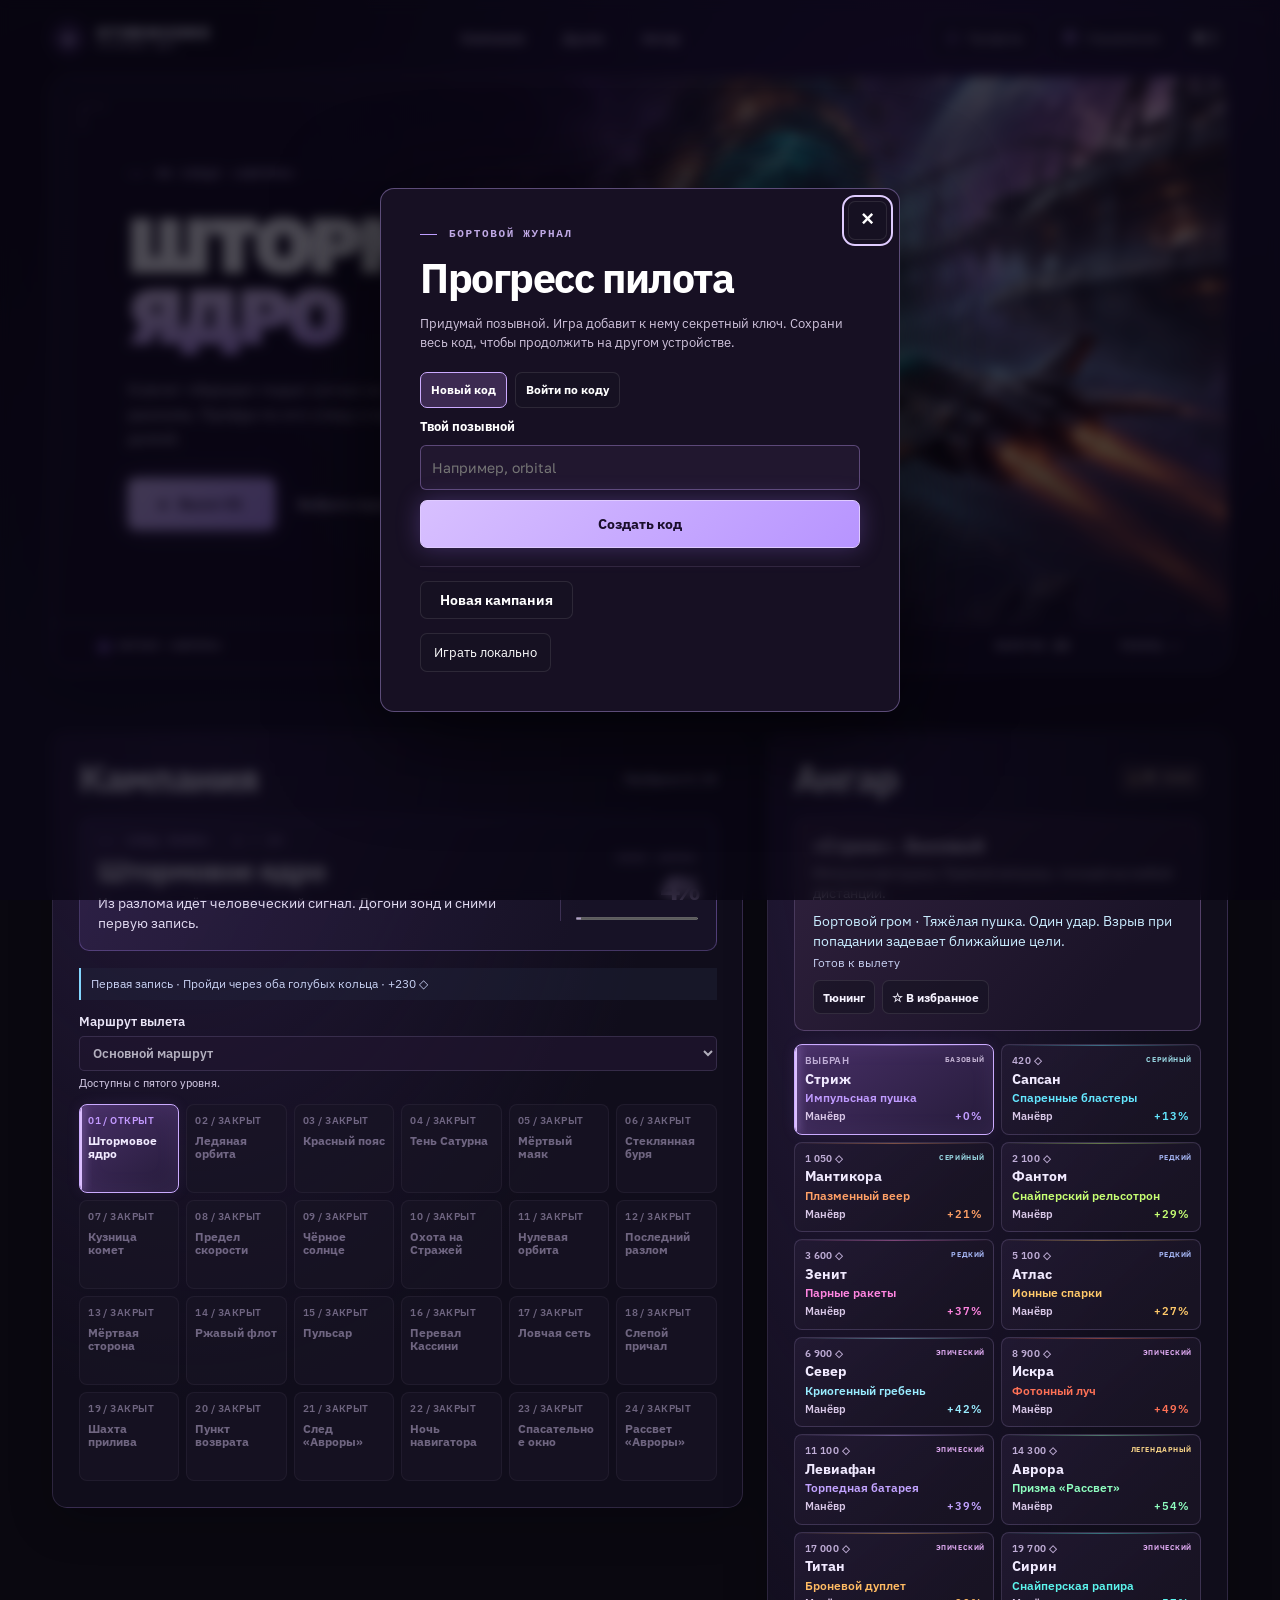
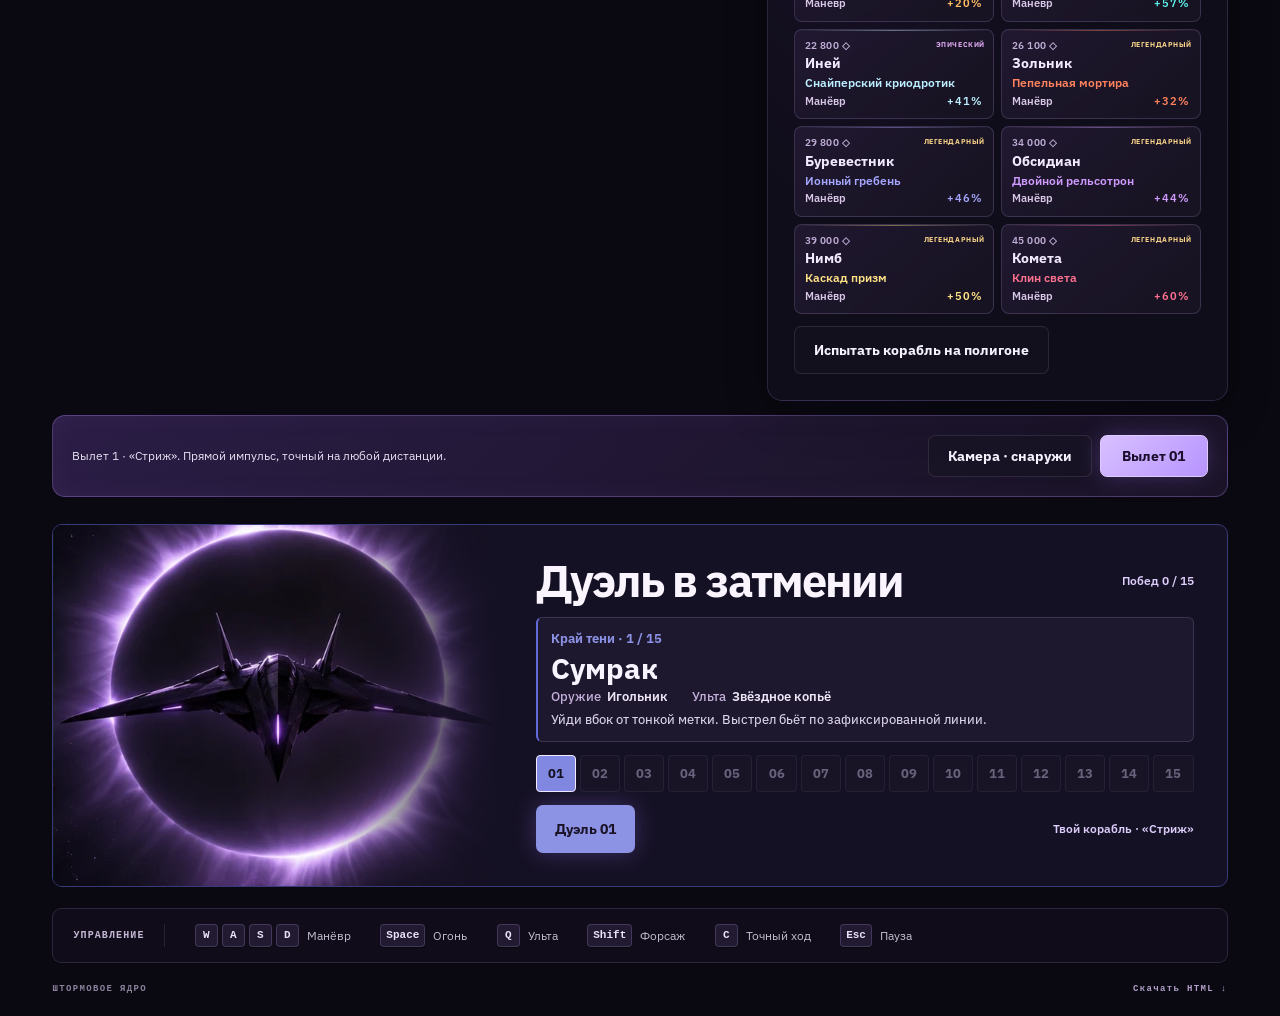
==== commit ba6eefd7: "Build the Eclipse duel ladder and combat HUD upgrades" ====
--- a/docs/index.html
+++ b/docs/index.html
@@ -10,6 +10,7 @@
 <link rel="stylesheet" href="./menu.css">
 <link rel="stylesheet" href="./flight.css">
 <link rel="stylesheet" href="./garage.css">
+<link rel="stylesheet" href="./reticle.css">
 </head>
 <body>
 <div class="shell aurora-menu" id="lobby">
@@ -19,7 +20,7 @@
     </a>
     <nav class="menu-nav" aria-label="Меню игры">
       <a href="#operations">Кампания</a>
-      <a href="#arcade">Режимы</a>
+      <a href="#arcade">Дуэли</a>
       <a href="#fleet">Ангар</a>
     </nav>
     <div class="top-actions">
@@ -39,7 +40,7 @@
         <div class="launch">
           <button class="primary" id="start"><span aria-hidden="true">▶</span> Начать вылет</button>
           <a class="menu-link hero-route" href="#operations">Выбрать маршрут <span aria-hidden="true">↓</span></a>
-          <a class="menu-link hero-route" href="#arcade">Боевые режимы <span aria-hidden="true">↓</span></a>
+          <a class="menu-link hero-route" href="#arcade">Дуэли <span aria-hidden="true">↓</span></a>
         </div>
       </div>
       <div class="hero-footer">
@@ -101,13 +102,18 @@
       </div>
     </div>
 
-    <section class="arcade-modes" id="arcade" aria-labelledby="arcadeTitle">
-      <h2 id="arcadeTitle">Боевые режимы</h2>
-      <article class="arcade-rescue"><div><h3>Спасательные вылеты</h3><p>Удержи корабль в створе под обстрелом. Из пяти уходящих капсул нужно принять на борт хотя бы три.</p><button class="primary" id="rescue">На эвакуацию</button></div></article>
-      <article class="arcade-duel"><div><h3>Дуэль в затмении</h3><p>В тени чёрного солнца тебя ждёт один ас. После его залпа радар на миг показывает цель.</p><button class="primary" id="duel">На дуэль</button></div></article>
-      <article class="arcade-yard"><div><h3>Штурм верфи</h3><p>Выбей батареи снаружи или проберись через минные створы ангара к генератору.</p>
-        <label class="yard-selector"><span>Подход</span><select id="yardApproach"><option value="outside">Внешние батареи</option><option value="inside">Через ангары</option></select></label>
-        <button class="primary" id="yard">На штурм</button></div></article>
+    <section class="duel-board" id="arcade" aria-labelledby="arcadeTitle">
+      <div class="duel-art" aria-hidden="true"></div>
+      <div class="duel-content">
+        <div class="duel-heading"><h2 id="arcadeTitle">Дуэль в затмении</h2><span id="duelProgress">Побед 0 / 15</span></div>
+        <div class="duel-briefing" aria-live="polite">
+          <p id="duelRegion" class="duel-region"></p><h3 id="duelName"></h3>
+          <dl><div><dt>Оружие</dt><dd id="duelWeapon"></dd></div><div><dt>Ульта</dt><dd id="duelUltimate"></dd></div></dl>
+          <p id="duelHint"></p>
+        </div>
+        <div class="duel-ladder" id="duelLevels" role="group" aria-label="Выбор ступени дуэли"></div>
+        <div class="duel-launch"><button class="primary" id="duel">На дуэль</button><span id="duelShip"></span></div>
+      </div>
     </section>
     <section class="strip" aria-label="Управление">
       <div class="strip-name">Управление</div>
@@ -144,11 +150,19 @@
     <div><span id="ultimateName"></span><b id="ultimateValue"></b></div>
     <progress id="ultimateFill" max="100" value="0" aria-label="Заряд ульты"></progress>
   </aside>
-  <div id="scopeFrame" hidden aria-hidden="true"><span>ОПТИКА · Q ВЫСТРЕЛ</span></div>
-  <div class="aim" id="aim" aria-hidden="true"><i></i><span id="precisionMode" hidden>ТОЧНЫЙ ХОД</span></div>
+  <div id="scopeFrame" hidden aria-hidden="true"><span>ОПТИКА · РУЧНОЕ НАВЕДЕНИЕ</span></div>
+  <div class="ultimate-countdown" id="ultimateCountdown" hidden><strong>Наведение · <span id="ultimateSeconds">3 с</span></strong><small id="ultimateScopeHint" hidden>Нажми E</small></div>
+  <div class="aim reticle" id="aim" aria-hidden="true" data-shape="cross" data-dot="true">
+    <span class="reticle-glyph"><i class="reticle-tick up"></i><i class="reticle-tick down"></i><i class="reticle-tick left"></i><i class="reticle-tick right"></i><i class="reticle-ring"></i><i class="reticle-dot"></i></span>
+    <span id="precisionMode" hidden>ТОЧНЫЙ ХОД</span>
+  </div>
   <div class="pickup-feedback" id="pickupFeedback" aria-hidden="true"></div>
   <div class="bossbar" id="bossbar" hidden><div class="label"><span id="bossName">СТРАЖ ЯДРА</span> <b id="bossValue">100%</b></div><div class="meter"><i id="bossHp"></i></div><div id="bossNodes" hidden><span id="bossNode0"></span><span id="bossNode1"></span></div></div>
-  <div id="arcadeStatus" hidden><strong id="arcadeInfo"></strong><progress id="dockProgress" max="1" value="0" aria-label="Прогресс стыковки" hidden></progress></div>
+  <aside class="ace-status" id="aceStatus" hidden>
+    <div><strong id="aceName"></strong><span id="aceState"></span></div>
+    <progress id="acePower" max="100" value="0" aria-label="Заряд ульты противника"></progress>
+    <small id="aceWarning" hidden></small>
+  </aside>
   <div class="flight-foot"><div><span class="beacon"></span><span id="speed">1240</span> <small>КМ/Ч</small></div><span id="objective">Собирай осколки · избегай красных мин</span><div><small>ОСКОЛКИ</small> <span id="crystals">00</span></div></div>
   <div class="joystick" id="joystick" aria-label="Джойстик управления">
     <span class="joy-arrow up">▲</span><span class="joy-arrow down">▼</span><span class="joy-arrow left">◀</span><span class="joy-arrow right">▶</span>
@@ -163,13 +177,42 @@
   <h2>Управление</h2>
   <dl><dt>WASD / стрелки</dt><dd>Короткое нажатие сдвигает корабль. Удерживай клавишу для полного разгона.</dd><dt>C</dt><dd>Удерживай вместе с направлением для точного манёвра у осколка или прицела.</dd><dt>Пробел</dt><dd>Удерживай для огня. Направляй корабль и бери упреждение на движущихся целях.</dd><dt>Shift</dt><dd>Форсаж даёт временную неуязвимость и удваивает очки.</dd><dt>Esc</dt><dd>Пауза, чувствительность и выбор вида из кабины.</dd><dt>Сенсорный экран</dt><dd>Мягко отклоняй джойстик для мелких поправок курса. Огонь автоматический.</dd></dl>
   <label class="steering-setting"><span>Чувствительность манёвра</span><input type="range" min="70" max="120" step="5" value="100" data-steering-sensitivity><output>100%</output></label>
-  <p class="callout"><b>Q</b> стреляет ультой при полном заряде. Собирай осколки и попадай по целям, чтобы зарядиться быстрее. На снайперских кораблях <b>E</b> включает оптику и точный ход. Прицел наводится движением корабля.</p>
+  <p class="callout"><b>Q</b> запускает три секунды наведения ульты. Выстрел пойдёт по курсу корабля в конце отсчёта. <b>E</b> включает оптику на снайперских кораблях. <b>C</b> — точный ход.</p>
   <p class="callout">Совмести метку осколка с кольцом перед носом, пока он приближается. Бирюзовые осколки заряжают форсаж. Голубые маяки дают очки и пополняют корпус. Когда над врагом горит «ЗАЛП», смени курс.</p>
+  <div class="modal-actions"><button class="secondary" type="button" id="reticleHelp" data-reticle-open>Настроить прицел</button></div>
 </dialog>
 <dialog id="pauseDialog" class="modal">
   <p class="kicker"><span></span> БОРТОВОЙ КОМПЬЮТЕР</p><h2>Пауза</h2>
   <label class="steering-setting"><span>Чувствительность манёвра</span><input type="range" min="70" max="120" step="5" value="100" data-steering-sensitivity><output>100%</output></label>
-  <div class="modal-actions"><button class="primary" id="resume">Продолжить</button><button class="secondary" id="cameraPause" aria-pressed="false">Вид снаружи</button><button class="secondary" data-hangar>В ангар</button></div>
+  <div class="modal-actions"><button class="primary" id="resume">Продолжить</button><button class="secondary" id="cameraPause" aria-pressed="false">Вид снаружи</button><button class="secondary" type="button" id="reticlePause" data-reticle-open>Прицел</button><button class="secondary" data-hangar>В ангар</button></div>
+</dialog>
+<dialog id="reticleDialog" class="modal reticle-settings" aria-labelledby="reticleTitle">
+  <h2 id="reticleTitle">Настройка прицела</h2>
+  <div class="reticle-previews">
+    <div class="reticle-preview reticle-preview-dark"><div class="reticle" data-reticle-preview aria-hidden="true"></div><span>Тёмный фон</span></div>
+    <div class="reticle-preview reticle-preview-light"><div class="reticle" data-reticle-preview aria-hidden="true"></div><span>Светлый фон</span></div>
+  </div>
+  <div class="reticle-fields">
+    <label class="reticle-field" for="reticleShape">Форма</label>
+    <select id="reticleShape" autofocus><option value="cross">Крест</option><option value="ring">Кольцо</option><option value="dot">Точка</option></select>
+    <label class="reticle-field" for="reticleColor">Цвет</label>
+    <div class="reticle-palette">
+      <button class="reticle-swatch" type="button" data-reticle-color="#91ffe4" style="--swatch:#91ffe4" aria-label="Мятный" aria-pressed="true"></button>
+      <button class="reticle-swatch" type="button" data-reticle-color="#ffffff" style="--swatch:#ffffff" aria-label="Белый" aria-pressed="false"></button>
+      <button class="reticle-swatch" type="button" data-reticle-color="#ffd060" style="--swatch:#ffd060" aria-label="Янтарный" aria-pressed="false"></button>
+      <button class="reticle-swatch" type="button" data-reticle-color="#ff8bd7" style="--swatch:#ff8bd7" aria-label="Розовый" aria-pressed="false"></button>
+      <input id="reticleColor" type="color" value="#91ffe4" aria-label="Свой цвет">
+    </div>
+    <label class="reticle-field" for="reticleSize">Размер</label>
+    <div class="reticle-slider"><input id="reticleSize" type="range" min="22" max="52" step="2" value="30"><output for="reticleSize" id="reticleSizeValue">30 px</output></div>
+    <label class="reticle-field" for="reticleThickness">Толщина</label>
+    <div class="reticle-slider"><input id="reticleThickness" type="range" min="2" max="5" step="1" value="3"><output for="reticleThickness" id="reticleThicknessValue">3 px</output></div>
+    <label class="reticle-check"><input id="reticleDot" type="checkbox" checked> Центральная точка</label>
+  </div>
+  <form method="dialog" class="modal-actions">
+    <button class="secondary" id="reticleReset" type="button">Сбросить</button>
+    <button class="primary">Готово</button>
+  </form>
 </dialog>
 <dialog id="resultDialog" class="modal result">
   <p class="kicker"><span></span><span id="resultKicker">ПОЛЁТ ЗАВЕРШЁН</span></p>
--- a/docs/style.css
+++ b/docs/style.css
@@ -76,8 +76,7 @@
 .event span,.event small{display:block;color:#e5cfff;font:700 11px/1.6 var(--mono);letter-spacing:.15em}
 .event strong{display:block;font-size:clamp(23px,4.6vw,64px);font-weight:900;line-height:1.1}
 .event small{letter-spacing:.05em;margin-top:4px}
-.aim{position:absolute;width:25px;height:25px;transform:translate(-50%,-50%);pointer-events:none;background:linear-gradient(#dbffffa0,#dbffffa0) center top/1px 6px no-repeat,linear-gradient(#dbffffa0,#dbffffa0) center bottom/1px 6px no-repeat,linear-gradient(#dbffffa0,#dbffffa0) left center/6px 1px no-repeat,linear-gradient(#dbffffa0,#dbffffa0) right center/6px 1px no-repeat}
-.aim i{position:absolute;top:11px;left:11px;width:3px;height:3px;border-radius:50%;background:#d6ffff}
+.aim{position:absolute;transform:translate(-50%,-50%);pointer-events:none}
 .bossbar{position:absolute;top:112px;left:50%;transform:translateX(-50%);width:min(44%,400px);padding:7px 10px;background:#140d23c9;border:1px solid #ff80ce5e;border-radius:5px}
 .bossbar .meter i{background:linear-gradient(90deg,#bc5cff,#ff85b0)}
 .flight-foot{position:absolute;bottom:19px;left:25px;right:25px;display:flex;justify-content:space-between;align-items:center;gap:11px;color:#f5eaff;font:700 15px/1.2 var(--mono);text-shadow:0 2px 10px #000;pointer-events:none}
--- a/docs/flight.css
+++ b/docs/flight.css
@@ -13,7 +13,7 @@
 .enemy-track.is-charging strong{color:#ffd19f;text-shadow:0 0 7px #ff995e}
 .enemy-track.is-charging{border-color:#ffb066}
 .enemy-track.is-hit .enemy-meter i:last-child{background:#fff1d7}
-.game .aim{z-index:4}
+.game .aim{z-index:6}
 .result .summary{grid-template-columns:repeat(4,minmax(0,1fr))}
 .result .summary div{min-width:0}
 
@@ -69,7 +69,6 @@
 .steering-setting span{grid-column:1/-1}
 .steering-setting input{min-width:0;width:100%;margin:0;accent-color:#90eee6}
 .steering-setting output{text-align:right;font-variant-numeric:tabular-nums}
-.aim.precision{outline:1px solid #99ffdcaa;outline-offset:4px;border-radius:50%}
 #precisionMode{position:absolute;inset:calc(100% + 9px) auto auto 50%;transform:translateX(-50%);padding:2px 5px;border-radius:3px;background:#101927d9;color:#acffe5;white-space:nowrap;font:600 10px/1.35 var(--ui);letter-spacing:.055em}
 .ultimate-power{position:absolute;z-index:4;left:max(14px,env(safe-area-inset-left));top:clamp(94px,15vh,134px);width:min(198px,43vw);padding:7px 9px 6px;background:#100e22e8;border-left:2px solid var(--ultimate-color,#af9eff);color:#f2eaff;pointer-events:none;font:600 11px/1.25 var(--ui)}
 .ultimate-power div{display:flex;align-items:center;justify-content:space-between;gap:6px;margin-bottom:3px}
@@ -79,13 +78,44 @@
 #shopUltimate{color:#c9ecff}
 #scopeFrame{position:absolute;z-index:3;inset:0;display:grid;place-items:center;pointer-events:none;background:radial-gradient(circle at center,transparent 0 26vmin,#0c181d38 26.3vmin,#050911c7 29vmin,#050911ea 65vmin)}
 #scopeFrame span{transform:translateY(-22vmin);font:700 10px/1.2 var(--ui);letter-spacing:.12em;color:#a0fbe8}
-.aim.scoped{width:34px;height:34px;outline:1px solid #a0fbe8b0;outline-offset:5px}
-.aim.scoped i{top:calc(50% - 1.5px);left:calc(50% - 1.5px)}
 .ultimate-touch{display:none;position:absolute;bottom:max(82px,calc(67px + env(safe-area-inset-bottom)));right:max(15px,env(safe-area-inset-right));z-index:5;gap:5px}
 .ultimate-touch button{font-size:11px;min-height:36px;padding:0 9px;touch-action:manipulation}
 #touchUltimate[aria-disabled=true]{opacity:.58}
 @media(pointer:coarse),(any-pointer:coarse){.ultimate-touch{display:flex}.ultimate-power{top:85px}}
 #bossNodes{display:flex;justify-content:space-between;gap:.5rem;margin-top:5px;color:#ffd69a;font:650 10px/1.25 var(--ui)}
-#arcadeStatus{position:absolute;z-index:3;top:78px;left:50%;translate:-50% 0;display:flex;justify-content:center;gap:8px 13px;flex-wrap:wrap;width:max-content;max-width:90%;padding:6px 8px;color:#fae3c8;background:#210e15e8;font:600 10px/1.25 var(--ui);pointer-events:none}
-#arcadeStatus progress{width:68px;height:6px;align-self:center;accent-color:#79ffe5}
-#arcadeStatus strong{color:#ffc98b}
+.ace-status {
+  position: absolute;
+  z-index: 4;
+  top: clamp(79px, 14vh, 121px);
+  right: max(14px, env(safe-area-inset-right));
+  width: min(228px, 43vw);
+  padding: 6px 8px;
+  border-right: 2px solid var(--ace-accent, #e3b4ff);
+  background: #160e24ed;
+  color: #fbf4ff;
+  font: 610 11px/1.3 var(--ui);
+  pointer-events: none;
+}
+.ace-status > div { display: flex; justify-content: space-between; gap: 4px 8px; flex-wrap: wrap; }
+.ace-status span { color: #ddd0ef; font-size: 10px; }
+.ace-status progress { display: block; width: 100%; height: 5px; margin-top: 3px; accent-color: var(--ace-accent, #e3b4ff); }
+.ace-status small { display: block; margin-top: 4px; color: #fff1cc; font-size: 10px; }
+.ace-status.warning { box-shadow: 0 0 15px #ff90675d; }
+.ultimate-countdown {
+  position: absolute;
+  z-index: 5;
+  left: 50%;
+  bottom: clamp(63px, 19vh, 187px);
+  transform: translateX(-50%);
+  min-width: 122px;
+  padding: 7px 11px;
+  border: 1px solid #d6c3ff8c;
+  border-radius: 5px;
+  background: #120d21ea;
+  color: #fcf7ff;
+  text-align: center;
+  font: 650 13px/1.25 var(--ui);
+  white-space: nowrap;
+  pointer-events: none;
+}
+.ultimate-countdown small { display: block; margin-top: 3px; color: #a8ffe8; font-size: 12px; }
--- a/docs/garage.css
+++ b/docs/garage.css
@@ -53,21 +53,96 @@
 .route-select select{max-width:100%;padding:7px 9px;border:1px solid #8273a462;border-radius:5px;background:#20152f;color:#f6f3ff;font:inherit}
 .route-select small{font-weight:450;color:#c9c0db}
 .training-button{margin:12px 0 0}
-.arcade-modes{display:grid;grid-template-columns:repeat(3,minmax(0,1fr));gap:12px;padding:27px 0 20px;scroll-margin-top:20px}
-.arcade-modes h2{grid-column:1/-1;margin:0 0 3px;color:#f5eeff;font:740 clamp(28px,4.6vw,47px)/1.05 var(--ui);letter-spacing:-.045em}
-.arcade-modes article{--art-x:0%;--card-accent:#67eeda;position:relative;isolation:isolate;display:flex;align-items:flex-end;min-height:clamp(345px,40vw,505px);overflow:hidden;border:1px solid color-mix(in srgb,var(--card-accent) 43%,#1a1a23);border-radius:10px;background:#100e1d;box-shadow:0 13px 27px #08051270}
-.arcade-modes article::before,.arcade-modes article::after{content:'';position:absolute;z-index:-1;inset:0;pointer-events:none}
-.arcade-modes article::before{background-image:url(./modes.webp);background-size:300% auto;background-position:var(--art-x) 50%;background-repeat:no-repeat;transition:transform .45s ease,filter .45s ease}
-.arcade-modes article::after{background:linear-gradient(0deg,#090919 2%,#090919dc 27%,#0b061e33 60%,transparent 75%)}
-.arcade-modes article:hover::before,.arcade-modes article:focus-within::before{transform:scale(1.035);filter:brightness(1.13)}
-.arcade-modes .arcade-duel{--art-x:50%;--card-accent:#cfadff}
-.arcade-modes .arcade-yard{--art-x:100%;--card-accent:#ffba80}
-.arcade-modes article>div{display:flex;flex-direction:column;align-items:flex-start;width:100%;gap:9px;padding:18px clamp(13px,1.9vw,26px) 20px}
-.arcade-modes h3{margin:0;color:#fff5ff;font:730 clamp(22px,2.65vw,36px)/1.06 var(--ui);letter-spacing:-.04em;text-wrap:balance;text-shadow:0 2px 15px #02010e}
-.arcade-modes p{margin:0;color:#efe6f4;font:420 14px/1.4 var(--ui);text-shadow:0 2px 9px #04030e}
-.arcade-modes button{min-height:38px;padding:0 13px;color:#130e1e;background:var(--card-accent);border:0}
-.arcade-modes button:focus-visible,.yard-selector select:focus-visible{outline:2px solid #fff;outline-offset:3px}
-.yard-selector{display:flex;align-items:center;flex-wrap:wrap;gap:6px;color:#f2e8f7;font:600 12px/1.15 var(--ui)}
-.yard-selector select{max-width:100%;border:1px solid #d08b5d85;border-radius:5px;padding:5px;background:#241824;color:#ffeddb;font:inherit}
-@media(max-width:920px){.arcade-modes{grid-template-columns:1fr}.arcade-modes article{min-height:clamp(385px,65vw,610px)}}
-@media(prefers-reduced-motion:reduce){.arcade-modes article::before{transition:none}.arcade-modes article:hover::before,.arcade-modes article:focus-within::before{transform:none}}
+.duel-board {
+  --duel-accent: #bcaeff;
+  display: grid;
+  grid-template-columns: minmax(220px, .82fr) minmax(0, 1.32fr);
+  min-height: 355px;
+  margin: 27px 0 20px;
+  border: 1px solid color-mix(in srgb, var(--duel-accent) 47%, #131223);
+  border-radius: 10px;
+  background: #151124;
+  overflow: hidden;
+  scroll-margin-top: 18px;
+}
+.duel-art {
+  position: relative;
+  background: #0d0a18 url(./modes.webp) 50% 46% / 300% auto no-repeat;
+}
+.duel-art::after {
+  content: "";
+  position: absolute;
+  inset: 0;
+  background: linear-gradient(90deg, transparent 62%, #151124);
+}
+.duel-content {
+  display: flex;
+  flex-direction: column;
+  gap: 13px;
+  justify-content: center;
+  padding: clamp(15px, 2.7vw, 33px);
+}
+.duel-heading, .duel-launch {
+  display: flex;
+  align-items: center;
+  justify-content: space-between;
+  flex-wrap: wrap;
+  gap: 7px 12px;
+}
+.duel-heading h2 {
+  margin: 0;
+  color: #faf4ff;
+  font: 740 clamp(27px, 4vw, 45px)/1.02 var(--ui);
+  letter-spacing: -.043em;
+}
+.duel-heading span, .duel-launch span {
+  color: #dcccfa;
+  font: 600 12px/1.35 var(--ui);
+}
+.duel-briefing {
+  display: grid;
+  gap: 5px;
+  padding: 12px 13px;
+  border: 1px solid #9c8bb83d;
+  border-left: 2px solid var(--duel-accent);
+  border-radius: 6px;
+  background: #1e182e;
+}
+.duel-briefing p, .duel-briefing h3, .duel-briefing dl, .duel-briefing dd { margin: 0; }
+.duel-briefing h3 { color: #f8f4ff; font: 720 clamp(20px, 3vw, 29px)/1.06 var(--ui); }
+.duel-briefing p { color: #ddd4e9; font: 450 13px/1.38 var(--ui); }
+.duel-briefing .duel-region { color: color-mix(in srgb, var(--duel-accent) 74%, white); font-weight: 680; }
+.duel-briefing dl {
+  display: flex;
+  flex-wrap: wrap;
+  gap: 3px 24px;
+  color: #eee5f7;
+  font: 600 13px/1.36 var(--ui);
+}
+.duel-briefing dl div { display: flex; gap: 6px; }
+.duel-briefing dt { color: #c4b0db; font-weight: 500; }
+.duel-ladder {
+  display: grid;
+  grid-template-columns: repeat(15, minmax(0, 1fr));
+  gap: 4px;
+}
+.duel-ladder button {
+  min-height: 37px;
+  min-width: 0;
+  padding: 0;
+  color: #f1e6ff;
+  background: #271e42;
+  border: 1px solid #ad99d75e;
+  border-radius: 4px;
+  font: 690 clamp(10px, 1.2vw, 13px)/1 var(--ui);
+}
+.duel-ladder button[data-cleared="true"] { color: #a2ffe6; }
+.duel-ladder button:disabled { color: #b1a5c6; background: #1b1626; border-color: #68587659; cursor: default; }
+.duel-ladder button[aria-pressed="true"] { color: #161122; background: color-mix(in srgb, var(--duel-accent) 80%, white); border-color: #f3eaff; }
+.duel-launch .primary { color: #1a1326; background: color-mix(in srgb, var(--duel-accent) 73%, white); border: 0; }
+@media (max-width: 950px) { .duel-ladder { grid-template-columns: repeat(5, minmax(0, 1fr)); } }
+@media (max-width: 650px) {
+  .duel-board { grid-template-columns: minmax(0, 1fr); }
+  .duel-art { min-height: clamp(160px, 43vw, 251px); }
+  .duel-art::after { background: linear-gradient(0deg, #151124, transparent 44%); }
+}
--- a/docs/reticle.css
+++ b/docs/reticle.css
@@ -0,0 +1,190 @@
+.reticle {
+  --reticle-color: #91ffe4;
+  --reticle-size: 30px;
+  --reticle-thickness: 3px;
+  --reticle-edge: #080b13;
+  --reticle-rim: #f7faff;
+  width: var(--reticle-size);
+  height: var(--reticle-size);
+}
+
+.reticle-glyph {
+  position: absolute;
+  inset: 0;
+  pointer-events: none;
+}
+.reticle-glyph i {
+  position: absolute;
+  display: none;
+  box-shadow: 0 0 0 1px var(--reticle-edge), 0 0 0 2px var(--reticle-rim);
+}
+.reticle[data-shape="cross"] .reticle-tick,
+.reticle[data-shape="ring"] .reticle-ring,
+.reticle[data-shape="dot"] .reticle-dot,
+.reticle[data-dot="true"] .reticle-dot {
+  display: block;
+}
+
+.reticle-tick {
+  --arm-length: calc(var(--reticle-size) * .26 - .5px);
+  background: var(--reticle-color);
+  border-radius: 1px;
+}
+.reticle-tick.up, .reticle-tick.down {
+  width: var(--reticle-thickness);
+  height: var(--arm-length);
+  left: 50%;
+  translate: -50% 0;
+}
+.reticle-tick.left, .reticle-tick.right {
+  width: var(--arm-length);
+  height: var(--reticle-thickness);
+  top: 50%;
+  translate: 0 -50%;
+}
+.reticle-tick.up { top: 0; }
+.reticle-tick.down { bottom: 0; }
+.reticle-tick.left { left: 0; }
+.reticle-tick.right { right: 0; }
+
+.reticle-glyph .reticle-ring {
+  inset: 0;
+  border: min(var(--reticle-thickness), calc(var(--reticle-size) * .15)) solid var(--reticle-color);
+  border-radius: 50%;
+  box-shadow: 0 0 0 1px var(--reticle-edge), 0 0 0 2px var(--reticle-rim),
+    inset 0 0 0 1px var(--reticle-edge), inset 0 0 0 2px var(--reticle-rim);
+}
+.reticle-dot {
+  width: max(3px, min(4px, var(--reticle-thickness)));
+  height: max(3px, min(4px, var(--reticle-thickness)));
+  left: 50%;
+  top: 50%;
+  translate: -50% -50%;
+  border-radius: 50%;
+  background: var(--reticle-color);
+}
+.reticle[data-shape="dot"] .reticle-dot {
+  width: calc(var(--reticle-size) * .16 + var(--reticle-thickness) * .68);
+  height: calc(var(--reticle-size) * .16 + var(--reticle-thickness) * .68);
+}
+
+.reticle-settings h2 {
+  font-size: clamp(24px, 5.5vw, 36px);
+}
+.reticle-previews {
+  display: grid;
+  grid-template-columns: repeat(2, minmax(0, 1fr));
+  gap: 8px;
+  margin: 15px 0 19px;
+}
+.reticle-preview {
+  position: relative;
+  display: grid;
+  min-height: 111px;
+  place-items: center;
+  border: 1px solid #c4a7fa42;
+  border-radius: 8px;
+  background: radial-gradient(ellipse at 50% 30%, #2e214b, #080916 70%);
+  color: #efedf7;
+}
+.reticle-preview-light {
+  background: radial-gradient(ellipse at 50% 30%, #fff, #b4dbef 80%);
+  color: #131d35;
+}
+.reticle-preview .reticle {
+  position: relative;
+  margin-bottom: 14px;
+}
+.reticle-preview > span {
+  position: absolute;
+  inset: auto 4px 6px;
+  text-align: center;
+  font: 650 11px/1.2 var(--ui);
+}
+.reticle-fields {
+  display: grid;
+  grid-template-columns: minmax(66px, .5fr) minmax(0, 1fr);
+  align-items: center;
+  gap: 10px 9px;
+  color: #eee9f8;
+  font: 600 13px/1.35 var(--ui);
+}
+.reticle-fields select {
+  min-width: 0;
+  min-height: 37px;
+  padding: 6px 8px;
+  background: #251b37;
+  color: #f5efff;
+  border: 1px solid #b69cdf67;
+  border-radius: 6px;
+  font: inherit;
+}
+.reticle-palette {
+  display: flex;
+  align-items: center;
+  flex-wrap: wrap;
+  gap: 5px;
+}
+.reticle-swatch {
+  position: relative;
+  width: 29px;
+  height: 34px;
+  padding: 0;
+  border: 1px solid transparent;
+  border-radius: 5px;
+  background: #251b37;
+}
+.reticle-swatch::after {
+  position: absolute;
+  inset: 7px 4px;
+  border-radius: 3px;
+  background: var(--swatch);
+  content: "";
+}
+.reticle-swatch[aria-pressed="true"] { border-color: #e3ccff; }
+.reticle-fields input[type="color"] {
+  width: 34px;
+  height: 34px;
+  padding: 3px;
+  background: #251b37;
+  border: 1px solid #b69cdf67;
+  border-radius: 5px;
+}
+.reticle-slider {
+  display: grid;
+  grid-template-columns: minmax(0, 1fr) 41px;
+  gap: 7px;
+  align-items: center;
+}
+.reticle-slider input {
+  width: 100%;
+  min-width: 0;
+  margin: 0;
+  accent-color: #9dffe8;
+}
+.reticle-slider output {
+  text-align: right;
+  font-variant-numeric: tabular-nums;
+}
+.reticle-check {
+  grid-column: 1 / -1;
+  display: flex;
+  align-items: center;
+  gap: 7px;
+  width: fit-content;
+  min-height: 27px;
+}
+.reticle-check input { accent-color: #9dffe8; }
+.reticle-check:has(input:disabled) { opacity: .58; }
+.reticle-settings :is(button, input, select):focus-visible {
+  outline: 2px solid #f1e5ff;
+  outline-offset: 2px;
+}
+.reticle-settings .modal-actions {
+  justify-content: flex-end;
+  margin-top: 15px;
+}
+@media (pointer: coarse) {
+  .reticle-swatch { height: 42px; }
+  .reticle-fields input[type="color"] { height: 42px; }
+}
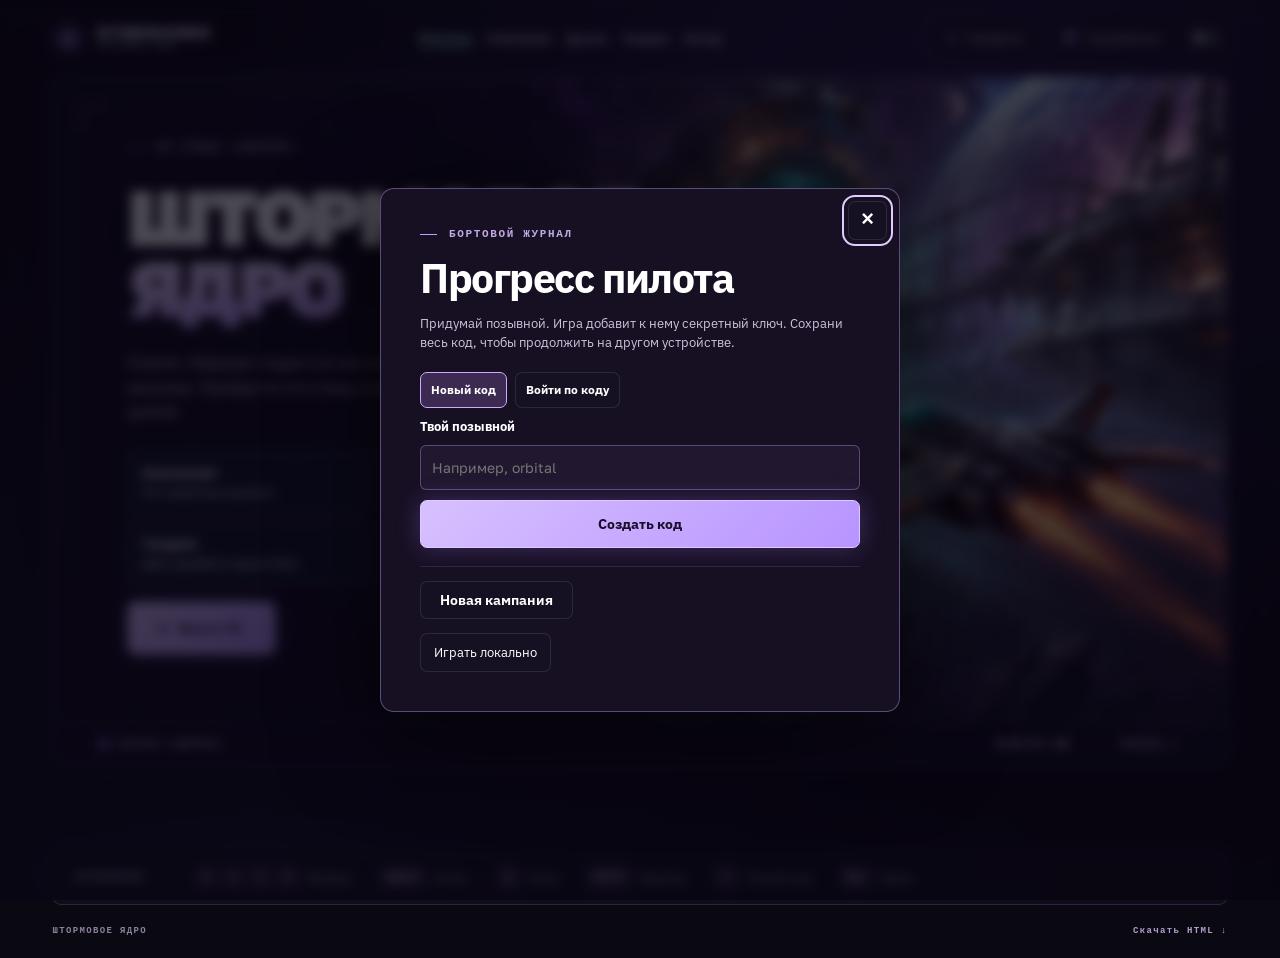
==== commit cc5415ed: "Rebuild the hangar and Eclipse combat modes" ====
--- a/docs/index.html
+++ b/docs/index.html
@@ -10,7 +10,7 @@
 <link rel="stylesheet" href="./menu.css">
 <link rel="stylesheet" href="./flight.css">
 <link rel="stylesheet" href="./garage.css">
-<link rel="stylesheet" href="./reticle.css">
+<link rel="stylesheet" href="./showroom.css">
 </head>
 <body>
 <div class="shell aurora-menu" id="lobby">
@@ -19,8 +19,10 @@
       <span class="mark" aria-hidden="true"></span><span>STORMCORE<small>ШТОРМОВОЕ ЯДРО</small></span>
     </a>
     <nav class="menu-nav" aria-label="Меню игры">
+      <a href="#modes">Режимы</a>
       <a href="#operations">Кампания</a>
       <a href="#arcade">Дуэли</a>
+      <a href="#tandem">Тандем</a>
       <a href="#fleet">Ангар</a>
     </nav>
     <div class="top-actions">
@@ -30,18 +32,20 @@
     </div>
   </header>
   <main>
-    <section class="hero menu-hero" aria-labelledby="title">
+    <section class="hero menu-hero" id="modes" aria-labelledby="title">
       <div class="menu-hero-art" aria-hidden="true"></div>
       <div class="menu-hero-reticle" aria-hidden="true"></div>
       <div class="hero-content">
         <p class="kicker hero-kicker"><span></span> ПО СЛЕДУ «АВРОРЫ»</p>
         <h1 id="title">ШТОРМОВОЕ<br><em>ЯДРО</em></h1>
         <p class="intro">Ковчег «Аврора» подал сигнал из закрытого разлома. Пройди по его следу и выведи экипаж домой.</p>
-        <div class="launch">
-          <button class="primary" id="start"><span aria-hidden="true">▶</span> Начать вылет</button>
-          <a class="menu-link hero-route" href="#operations">Выбрать маршрут <span aria-hidden="true">↓</span></a>
-          <a class="menu-link hero-route" href="#arcade">Дуэли <span aria-hidden="true">↓</span></a>
-        </div>
+        <div class="mode-cards">
+          <a href="#operations"><strong>Кампания</strong><small>24 сюжетных вылета</small></a>
+          <a href="#arcade"><strong>Затмение</strong><small>30 ступеней и боссы</small></a>
+          <a href="#tandem"><strong>Тандем</strong><small>Два корабля в одном бою</small></a>
+          <a href="#fleet"><strong>Ангар</strong><small>24 корабля</small></a>
+        </div>
+        <button class="primary mode-quick" id="start"><span aria-hidden="true">▶</span> Начать вылет</button>
       </div>
       <div class="hero-footer">
         <div class="mission"><span class="beacon"></span> СИГНАЛ «АВРОРЫ»</div>
@@ -73,28 +77,40 @@
         <div class="level-list" id="levels" aria-label="Выбор уровня"></div>
       </section>
 
-      <section class="menu-panel fleet-panel" id="fleet" aria-labelledby="fleetHeading">
-        <div class="menu-panel-head">
-          <h2 id="fleetHeading">Ангар</h2>
-          <span class="hangar-credits"><span class="credit-icon" aria-hidden="true">◇</span><strong id="creditBalance">0</strong> очков</span>
-        </div>
-        <div class="shop-choice">
-          <div class="shop-copy">
-            <strong id="shopTitle"></strong><p id="shopCopy"></p><p id="shopUltimate"></p><small id="shopStatus" role="status"></small>
-          </div>
+    </div>
+
+    <section class="showroom" id="fleet" aria-labelledby="fleetHeading" hidden>
+      <div class="showroom-top">
+        <h2 id="fleetHeading">Ангар</h2>
+        <span class="hangar-credits"><strong id="creditBalance">0</strong> ◇</span>
+        <label>Пушка <select id="weaponFilter"><option value="all">Любая</option><option value="pulse">Импульс</option><option value="spread">Веер</option><option value="rail">Снайперская</option><option value="rocket">Взрывная</option><option value="ion">Ионная</option><option value="cryo">Крио</option></select></label>
+        <label>Ульта <select id="ultimateFilter"><option value="all">Любая</option><option value="scatter">Дробовик</option><option value="sniper">Точный выстрел</option><option value="laser">Лазер</option><option value="cannon">Тяжёлая пушка</option></select></label>
+      </div>
+      <div class="showroom-layout">
+        <div class="showroom-stage">
+          <div id="shipPreview" aria-label="3D-модель корабля"></div>
+          <button class="icon" id="shipPrev" aria-label="Предыдущий корабль">‹</button>
+          <button class="icon" id="shipNext" aria-label="Следующий корабль">›</button>
+          <div class="showroom-caption"><span id="shipPosition"></span><span>Перетащи корпус · прокрути для зума</span></div>
+        </div>
+        <div class="showroom-detail" id="shipDetails">
+          <h3 id="shopTitle"></h3><p id="shopCopy"></p><p id="shopUltimate"></p>
+          <dl id="shipStats"><div><dt>Манёвренность</dt><dd id="shipAgility"></dd></div><div><dt>Корпус</dt><dd id="shipHealth"></dd></div><div><dt>Огонь / с</dt><dd id="shipPower"></dd></div></dl>
+          <small id="shopStatus" role="status"></small>
           <div class="garage-actions">
             <button class="primary" id="buyShip" hidden>Купить</button>
+            <button class="primary" id="selectShip" hidden>Выбрать</button>
             <button class="secondary" id="shipTuning" hidden>Тюнинг</button>
             <button class="secondary" id="favoriteShip" aria-pressed="false" hidden>☆ В избранное</button>
+            <button class="secondary" id="training">Испытать</button>
           </div>
-        </div>
-        <p class="garage-notice" id="garageNotice" role="status"></p>
-        <div class="ship-list" id="ships" aria-label="Выбор корабля"></div>
-        <button class="secondary training-button" id="training">Испытать корабль на полигоне</button>
-      </section>
-    </div>
-
-    <div class="hangar-foot">
+          <p class="garage-notice" id="garageNotice" role="status"></p>
+        </div>
+        <p id="fleetEmpty" hidden>Для этих фильтров кораблей нет.</p>
+      </div>
+    </section>
+
+    <div class="hangar-foot" id="campaignLaunch">
       <p id="hangarStatus" class="hangar-selection" role="status"></p>
       <div class="launch-options">
         <button class="secondary" id="cameraHangar" aria-pressed="false">Вид снаружи</button>
@@ -109,10 +125,22 @@
         <div class="duel-briefing" aria-live="polite">
           <p id="duelRegion" class="duel-region"></p><h3 id="duelName"></h3>
           <dl><div><dt>Оружие</dt><dd id="duelWeapon"></dd></div><div><dt>Ульта</dt><dd id="duelUltimate"></dd></div></dl>
-          <p id="duelHint"></p>
+          <p id="duelHint"></p><p id="duelReward"></p>
         </div>
         <div class="duel-ladder" id="duelLevels" role="group" aria-label="Выбор ступени дуэли"></div>
         <div class="duel-launch"><button class="primary" id="duel">На дуэль</button><span id="duelShip"></span></div>
+      </div>
+    </section>
+    <section class="duel-board tandem-board" id="tandem" aria-labelledby="tandemTitle" hidden>
+      <div class="duel-art" aria-hidden="true"></div>
+      <div class="duel-content">
+        <div class="duel-heading"><h2 id="tandemTitle">Тандем</h2></div>
+        <p>Управляй двумя кораблями на одном экране. Разбей охрану и добей флагман.</p>
+        <div class="tandem-picks">
+          <label>Корабль 1 · WASD <select id="tandemFirst"></select><small>Пробел — огонь · Q — подготовить ульту</small></label>
+          <label>Корабль 2 · стрелки <select id="tandemSecond"></select><small>Enter — огонь · R — подготовить ульту</small></label>
+        </div>
+        <div class="duel-launch"><button class="primary" id="launchTandem">Запустить тандем</button><span id="tandemHint"></span></div>
       </div>
     </section>
     <section class="strip" aria-label="Управление">
@@ -150,12 +178,9 @@
     <div><span id="ultimateName"></span><b id="ultimateValue"></b></div>
     <progress id="ultimateFill" max="100" value="0" aria-label="Заряд ульты"></progress>
   </aside>
-  <div id="scopeFrame" hidden aria-hidden="true"><span>ОПТИКА · РУЧНОЕ НАВЕДЕНИЕ</span></div>
-  <div class="ultimate-countdown" id="ultimateCountdown" hidden><strong>Наведение · <span id="ultimateSeconds">3 с</span></strong><small id="ultimateScopeHint" hidden>Нажми E</small></div>
-  <div class="aim reticle" id="aim" aria-hidden="true" data-shape="cross" data-dot="true">
-    <span class="reticle-glyph"><i class="reticle-tick up"></i><i class="reticle-tick down"></i><i class="reticle-tick left"></i><i class="reticle-tick right"></i><i class="reticle-ring"></i><i class="reticle-dot"></i></span>
-    <span id="precisionMode" hidden>ТОЧНЫЙ ХОД</span>
-  </div>
+  <div class="ultimate-countdown" id="ultimateCountdown" hidden><strong>Ульта · <span id="ultimateSeconds">3 с</span></strong><small>Пробел — выпустить сейчас</small></div>
+  <div class="pilot-tag" id="pilotTag1" hidden>WASD</div><div class="pilot-tag" id="pilotTag2" hidden>СТРЕЛКИ</div>
+  <aside id="wingStatus" class="wing-status" hidden><strong id="wingName"></strong><span id="wingHull"></span><small id="wingUltimate"></small></aside>
   <div class="pickup-feedback" id="pickupFeedback" aria-hidden="true"></div>
   <div class="bossbar" id="bossbar" hidden><div class="label"><span id="bossName">СТРАЖ ЯДРА</span> <b id="bossValue">100%</b></div><div class="meter"><i id="bossHp"></i></div><div id="bossNodes" hidden><span id="bossNode0"></span><span id="bossNode1"></span></div></div>
   <aside class="ace-status" id="aceStatus" hidden>
@@ -169,50 +194,21 @@
     <span class="joy-stick" id="joyStick"></span>
   </div>
   <button class="primary boost-touch" id="touchBoost" aria-label="Удерживай для форсажа">ФОРСАЖ</button>
-  <div class="ultimate-touch"><button class="secondary" id="touchScope" aria-pressed="false" hidden>Оптика</button><button class="primary" id="touchUltimate" aria-disabled="true">Ульта</button></div>
+  <div class="ultimate-touch"><button class="primary" id="touchUltimate" aria-disabled="true">Ульта</button></div>
 </section>
 <dialog id="helpDialog" class="modal">
   <form method="dialog"><button class="icon close" aria-label="Закрыть">×</button></form>
   <p class="kicker"><span></span> БОРТОВОЙ ИНСТРУКТАЖ</p>
   <h2>Управление</h2>
-  <dl><dt>WASD / стрелки</dt><dd>Короткое нажатие сдвигает корабль. Удерживай клавишу для полного разгона.</dd><dt>C</dt><dd>Удерживай вместе с направлением для точного манёвра у осколка или прицела.</dd><dt>Пробел</dt><dd>Удерживай для огня. Направляй корабль и бери упреждение на движущихся целях.</dd><dt>Shift</dt><dd>Форсаж даёт временную неуязвимость и удваивает очки.</dd><dt>Esc</dt><dd>Пауза, чувствительность и выбор вида из кабины.</dd><dt>Сенсорный экран</dt><dd>Мягко отклоняй джойстик для мелких поправок курса. Огонь автоматический.</dd></dl>
+  <dl><dt>WASD / стрелки</dt><dd>Короткое нажатие сдвигает корабль. Удерживай клавишу для полного разгона.</dd><dt>C</dt><dd>Удерживай вместе с направлением для точного манёвра у осколка.</dd><dt>Пробел</dt><dd>Удерживай для огня. Направляй корабль и бери упреждение на движущихся целях.</dd><dt>Shift</dt><dd>Форсаж даёт временную неуязвимость и удваивает очки.</dd><dt>Esc</dt><dd>Пауза, чувствительность и выбор вида из кабины.</dd><dt>Сенсорный экран</dt><dd>Мягко отклоняй джойстик для мелких поправок курса. Огонь автоматический.</dd></dl>
   <label class="steering-setting"><span>Чувствительность манёвра</span><input type="range" min="70" max="120" step="5" value="100" data-steering-sensitivity><output>100%</output></label>
-  <p class="callout"><b>Q</b> запускает три секунды наведения ульты. Выстрел пойдёт по курсу корабля в конце отсчёта. <b>E</b> включает оптику на снайперских кораблях. <b>C</b> — точный ход.</p>
+  <p class="callout"><b>Q</b> готовит ульту. Нажми <b>Пробел</b> для досрочного выстрела или дождись конца трёх секунд. Оружие стреляет по курсу корабля.</p>
   <p class="callout">Совмести метку осколка с кольцом перед носом, пока он приближается. Бирюзовые осколки заряжают форсаж. Голубые маяки дают очки и пополняют корпус. Когда над врагом горит «ЗАЛП», смени курс.</p>
-  <div class="modal-actions"><button class="secondary" type="button" id="reticleHelp" data-reticle-open>Настроить прицел</button></div>
 </dialog>
 <dialog id="pauseDialog" class="modal">
   <p class="kicker"><span></span> БОРТОВОЙ КОМПЬЮТЕР</p><h2>Пауза</h2>
   <label class="steering-setting"><span>Чувствительность манёвра</span><input type="range" min="70" max="120" step="5" value="100" data-steering-sensitivity><output>100%</output></label>
-  <div class="modal-actions"><button class="primary" id="resume">Продолжить</button><button class="secondary" id="cameraPause" aria-pressed="false">Вид снаружи</button><button class="secondary" type="button" id="reticlePause" data-reticle-open>Прицел</button><button class="secondary" data-hangar>В ангар</button></div>
-</dialog>
-<dialog id="reticleDialog" class="modal reticle-settings" aria-labelledby="reticleTitle">
-  <h2 id="reticleTitle">Настройка прицела</h2>
-  <div class="reticle-previews">
-    <div class="reticle-preview reticle-preview-dark"><div class="reticle" data-reticle-preview aria-hidden="true"></div><span>Тёмный фон</span></div>
-    <div class="reticle-preview reticle-preview-light"><div class="reticle" data-reticle-preview aria-hidden="true"></div><span>Светлый фон</span></div>
-  </div>
-  <div class="reticle-fields">
-    <label class="reticle-field" for="reticleShape">Форма</label>
-    <select id="reticleShape" autofocus><option value="cross">Крест</option><option value="ring">Кольцо</option><option value="dot">Точка</option></select>
-    <label class="reticle-field" for="reticleColor">Цвет</label>
-    <div class="reticle-palette">
-      <button class="reticle-swatch" type="button" data-reticle-color="#91ffe4" style="--swatch:#91ffe4" aria-label="Мятный" aria-pressed="true"></button>
-      <button class="reticle-swatch" type="button" data-reticle-color="#ffffff" style="--swatch:#ffffff" aria-label="Белый" aria-pressed="false"></button>
-      <button class="reticle-swatch" type="button" data-reticle-color="#ffd060" style="--swatch:#ffd060" aria-label="Янтарный" aria-pressed="false"></button>
-      <button class="reticle-swatch" type="button" data-reticle-color="#ff8bd7" style="--swatch:#ff8bd7" aria-label="Розовый" aria-pressed="false"></button>
-      <input id="reticleColor" type="color" value="#91ffe4" aria-label="Свой цвет">
-    </div>
-    <label class="reticle-field" for="reticleSize">Размер</label>
-    <div class="reticle-slider"><input id="reticleSize" type="range" min="22" max="52" step="2" value="30"><output for="reticleSize" id="reticleSizeValue">30 px</output></div>
-    <label class="reticle-field" for="reticleThickness">Толщина</label>
-    <div class="reticle-slider"><input id="reticleThickness" type="range" min="2" max="5" step="1" value="3"><output for="reticleThickness" id="reticleThicknessValue">3 px</output></div>
-    <label class="reticle-check"><input id="reticleDot" type="checkbox" checked> Центральная точка</label>
-  </div>
-  <form method="dialog" class="modal-actions">
-    <button class="secondary" id="reticleReset" type="button">Сбросить</button>
-    <button class="primary">Готово</button>
-  </form>
+  <div class="modal-actions"><button class="primary" id="resume">Продолжить</button><button class="secondary" id="cameraPause" aria-pressed="false">Вид снаружи</button><button class="secondary" data-hangar>В ангар</button></div>
 </dialog>
 <dialog id="resultDialog" class="modal result">
   <p class="kicker"><span></span><span id="resultKicker">ПОЛЁТ ЗАВЕРШЁН</span></p>
--- a/docs/flight.css
+++ b/docs/flight.css
@@ -13,7 +13,6 @@
 .enemy-track.is-charging strong{color:#ffd19f;text-shadow:0 0 7px #ff995e}
 .enemy-track.is-charging{border-color:#ffb066}
 .enemy-track.is-hit .enemy-meter i:last-child{background:#fff1d7}
-.game .aim{z-index:6}
 .result .summary{grid-template-columns:repeat(4,minmax(0,1fr))}
 .result .summary div{min-width:0}
 
@@ -69,15 +68,12 @@
 .steering-setting span{grid-column:1/-1}
 .steering-setting input{min-width:0;width:100%;margin:0;accent-color:#90eee6}
 .steering-setting output{text-align:right;font-variant-numeric:tabular-nums}
-#precisionMode{position:absolute;inset:calc(100% + 9px) auto auto 50%;transform:translateX(-50%);padding:2px 5px;border-radius:3px;background:#101927d9;color:#acffe5;white-space:nowrap;font:600 10px/1.35 var(--ui);letter-spacing:.055em}
 .ultimate-power{position:absolute;z-index:4;left:max(14px,env(safe-area-inset-left));top:clamp(94px,15vh,134px);width:min(198px,43vw);padding:7px 9px 6px;background:#100e22e8;border-left:2px solid var(--ultimate-color,#af9eff);color:#f2eaff;pointer-events:none;font:600 11px/1.25 var(--ui)}
 .ultimate-power div{display:flex;align-items:center;justify-content:space-between;gap:6px;margin-bottom:3px}
 .ultimate-power b{color:var(--ultimate-color,#af9eff);white-space:nowrap;font-size:9px}
 .ultimate-power progress{width:100%;height:6px;display:block;accent-color:var(--ultimate-color,#af9eff)}
 .ultimate-power.ready{box-shadow:0 0 14px color-mix(in srgb,var(--ultimate-color) 40%,transparent)}
 #shopUltimate{color:#c9ecff}
-#scopeFrame{position:absolute;z-index:3;inset:0;display:grid;place-items:center;pointer-events:none;background:radial-gradient(circle at center,transparent 0 26vmin,#0c181d38 26.3vmin,#050911c7 29vmin,#050911ea 65vmin)}
-#scopeFrame span{transform:translateY(-22vmin);font:700 10px/1.2 var(--ui);letter-spacing:.12em;color:#a0fbe8}
 .ultimate-touch{display:none;position:absolute;bottom:max(82px,calc(67px + env(safe-area-inset-bottom)));right:max(15px,env(safe-area-inset-right));z-index:5;gap:5px}
 .ultimate-touch button{font-size:11px;min-height:36px;padding:0 9px;touch-action:manipulation}
 #touchUltimate[aria-disabled=true]{opacity:.58}
--- a/docs/showroom.css
+++ b/docs/showroom.css
@@ -0,0 +1,30 @@
+.aurora-menu .menu-nav {display:flex;flex-wrap:wrap;gap:8px 15px}
+.aurora-menu .menu-nav a[aria-current=page]{color:#a6ffea;text-decoration:underline;text-underline-offset:5px}
+.mode-cards{display:grid;grid-template-columns:repeat(2,minmax(0,1fr));gap:9px;max-width:490px;margin:18px 0}
+.mode-cards a{display:grid;gap:3px;padding:12px 13px;border:1px solid #aab3ef77;border-radius:6px;color:#f9efff;background:#11162de8;text-decoration:none;font:650 15px/1.2 var(--ui)}
+.mode-cards small{color:#cbd9ef;font-weight:450}
+.mode-cards a:hover,.mode-cards a:focus-visible{border-color:#9cffe8;background:#243450}
+.showroom{margin:14px 0 20px;border:1px solid #a0e9ff44;border-radius:10px;background:#101324;overflow:hidden}
+.showroom-top{display:flex;align-items:center;gap:12px 20px;flex-wrap:wrap;padding:14px 20px;background:#171b2d}
+.showroom-top h2{margin:0;font:750 26px/1 var(--ui)}
+.showroom-top label,.tandem-picks label{display:grid;gap:4px;color:#d4e6ff;font:600 13px/1.2 var(--ui)}
+.showroom select,.tandem-picks select{padding:7px 10px;border:1px solid #8dadd17d;border-radius:5px;background:#232d45;color:#fff;font:inherit}
+.showroom-layout{display:grid;grid-template-columns:minmax(0,1.7fr) minmax(260px,.7fr)}
+.showroom-stage{position:relative;min-width:0;min-height:clamp(300px,67vh,780px);background:radial-gradient(ellipse at 50% 67%,#28607970,transparent 67%),linear-gradient(145deg,#111b39,#120e25)}
+#shipPreview{position:absolute;inset:0;touch-action:none;cursor:grab;display:grid;place-items:center}
+#shipPreview:active{cursor:grabbing}
+#shipPreview canvas{width:100%;height:100%;display:block}
+.showroom-stage button{position:absolute;top:47%;z-index:1;background:#141c30e8;font-size:30px}
+#shipPrev{left:10px}#shipNext{right:10px}
+.showroom-caption{position:absolute;display:flex;gap:7px;justify-content:space-between;flex-wrap:wrap;inset:auto 12px 12px;color:#c4e9ff;font:600 12px/1.2 var(--ui);pointer-events:none}
+.showroom-detail{padding:20px;color:#e4e9f6;font:500 14px/1.4 var(--ui)}
+.showroom-detail h3{font:750 clamp(24px,3vw,38px)/1.05 var(--ui);margin:0}
+#shipStats{display:grid;gap:6px}#shipStats div{display:flex;justify-content:space-between;border-bottom:1px solid #bedaff33;padding-bottom:5px}#shipStats dd{margin:0;color:#a4ffe9}
+.showroom .garage-actions{justify-content:flex-start;flex-wrap:wrap;margin-top:12px}
+#fleetEmpty{padding:12px}
+.tandem-picks{display:grid;gap:12px;grid-template-columns:repeat(2,minmax(0,1fr))}
+.tandem-picks small{line-height:1.35}#tandem p{color:#ded9ee}
+.wing-status{position:absolute;z-index:4;left:14px;top:clamp(145px,24vh,203px);width:min(260px,45vw);display:grid;gap:3px;padding:8px 10px;border-left:2px solid #83eaff;background:#101929ef;color:#edffff;font:650 12px/1.3 var(--ui)}
+@media(max-width:700px){.showroom-layout{grid-template-columns:1fr}.showroom-stage{min-height:46vh}.aurora-menu .top{height:auto;min-height:65px;flex-wrap:wrap;padding:9px 0}.aurora-menu .menu-nav{width:100%;order:3}.mode-cards{margin:12px 0}}
+
+.pilot-tag{position:absolute;z-index:4;transform:translate(-50%,-50%);pointer-events:none;padding:2px 5px;border-radius:3px;background:#101529e8;color:#bcfaff;font:700 10px/1.2 var(--mono)}
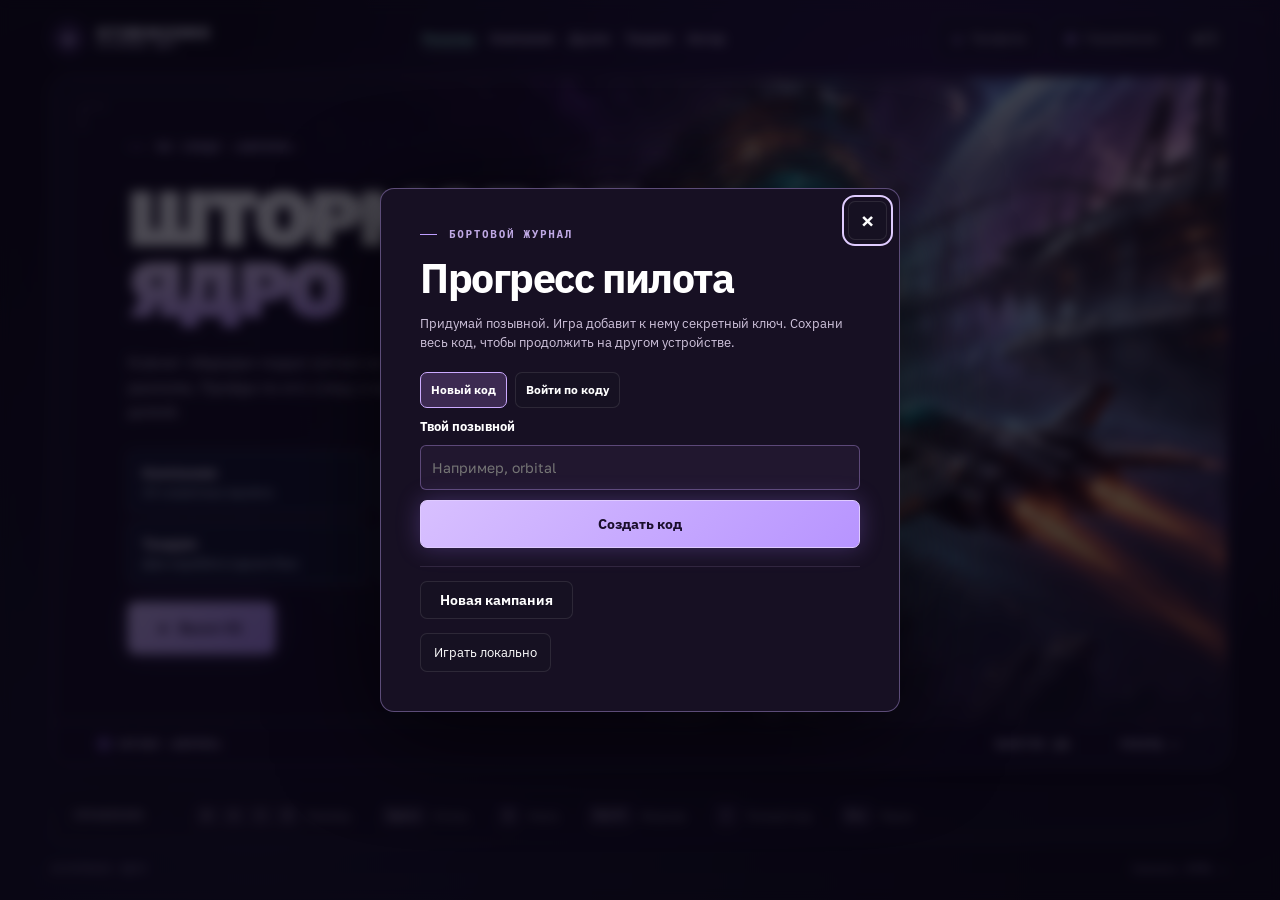
==== commit 30bc54d9: "Redesign all starfighters and the fleet showroom" ====
--- a/docs/index.html
+++ b/docs/index.html
@@ -11,6 +11,7 @@
 <link rel="stylesheet" href="./flight.css">
 <link rel="stylesheet" href="./garage.css">
 <link rel="stylesheet" href="./showroom.css">
+<link rel="stylesheet" href="./reticle.css">
 </head>
 <body>
 <div class="shell aurora-menu" id="lobby">
@@ -56,7 +57,7 @@
       </div>
     </section>
 
-    <div class="operations-grid">
+    <div class="operations-grid" id="operationsGrid" hidden>
       <section class="menu-panel route-panel" id="operations" aria-labelledby="campaignHeading">
         <div class="menu-panel-head">
           <h2 id="campaignHeading">Кампания</h2>
@@ -81,33 +82,65 @@
 
     <section class="showroom" id="fleet" aria-labelledby="fleetHeading" hidden>
       <div class="showroom-top">
-        <h2 id="fleetHeading">Ангар</h2>
-        <span class="hangar-credits"><strong id="creditBalance">0</strong> ◇</span>
-        <label>Пушка <select id="weaponFilter"><option value="all">Любая</option><option value="pulse">Импульс</option><option value="spread">Веер</option><option value="rail">Снайперская</option><option value="rocket">Взрывная</option><option value="ion">Ионная</option><option value="cryo">Крио</option></select></label>
-        <label>Ульта <select id="ultimateFilter"><option value="all">Любая</option><option value="scatter">Дробовик</option><option value="sniper">Точный выстрел</option><option value="laser">Лазер</option><option value="cannon">Тяжёлая пушка</option></select></label>
-      </div>
-      <div class="showroom-layout">
+        <div class="showroom-heading">
+          <h2 id="fleetHeading">Ангар</h2>
+          <span class="hangar-credits"><span>Кредиты</span> <strong id="creditBalance">0</strong> ◇</span>
+        </div>
+        <div class="fleet-filters">
+          <label>Флот <select id="fleetFilter"><option value="all">Все корабли</option><option value="owned">Мои корабли</option><option value="favorite">Избранный</option><option value="reward">Награды дуэлей</option></select></label>
+          <label>Пушка <select id="weaponFilter"><option value="all">Любая</option><option value="pulse">Импульс</option><option value="spread">Веер</option><option value="rail">Снайперская</option><option value="rocket">Взрывная</option><option value="ion">Ионная</option><option value="cryo">Крио</option></select></label>
+          <label>Ульта <select id="ultimateFilter"><option value="all">Любая</option><option value="scatter">Дробовик</option><option value="sniper">Точный выстрел</option><option value="laser">Лазер</option><option value="cannon">Тяжёлая пушка</option></select></label>
+        </div>
+      </div>
+      <div class="showroom-layout" id="shipExhibit">
         <div class="showroom-stage">
-          <div id="shipPreview" aria-label="3D-модель корабля"></div>
-          <button class="icon" id="shipPrev" aria-label="Предыдущий корабль">‹</button>
-          <button class="icon" id="shipNext" aria-label="Следующий корабль">›</button>
-          <div class="showroom-caption"><span id="shipPosition"></span><span>Перетащи корпус · прокрути для зума</span></div>
+          <div id="shipPreview" aria-label="Интерактивная 3D-модель корабля"></div>
+          <div class="stage-views" id="previewViews" aria-label="Ракурс корабля">
+            <button type="button" data-ship-view="orbit">Обзор</button>
+            <button type="button" data-ship-view="nose">Нос</button>
+            <button type="button" data-ship-view="top">Сверху</button>
+            <button type="button" data-ship-view="rear">Двигатели</button>
+          </div>
+          <button type="button" class="icon ship-arrow" id="shipPrev" aria-label="Предыдущий корабль" title="Предыдущий корабль (←)">‹</button>
+          <button type="button" class="icon ship-arrow" id="shipNext" aria-label="Следующий корабль" title="Следующий корабль (→)">›</button>
+          <div class="showroom-caption">
+            <span id="shipPosition"></span><span class="orbit-hint">Перетащи модель для поворота</span>
+            <div class="stage-zoom" id="previewZoom" aria-label="Масштаб модели">
+              <button type="button" data-ship-zoom="1.18" aria-label="Отдалить">−</button>
+              <button type="button" data-ship-zoom=".847" aria-label="Приблизить">+</button>
+            </div>
+          </div>
+        </div>
+        <div class="fleet-strip" id="fleetStrip">
+          <div class="fleet-strip-heading"><strong>Корабли</strong><small>По возрастанию мощности →</small></div>
+          <div class="fleet-roster" id="fleetRoster" aria-label="Выбор корабля"></div>
         </div>
         <div class="showroom-detail" id="shipDetails">
-          <h3 id="shopTitle"></h3><p id="shopCopy"></p><p id="shopUltimate"></p>
-          <dl id="shipStats"><div><dt>Манёвренность</dt><dd id="shipAgility"></dd></div><div><dt>Корпус</dt><dd id="shipHealth"></dd></div><div><dt>Огонь / с</dt><dd id="shipPower"></dd></div></dl>
+          <header class="ship-heading">
+            <span id="shipRarity"></span><span id="shipAssignment"></span>
+            <h3 id="shopTitle"></h3>
+          </header>
+          <dl class="ship-armory">
+            <div><dt>Основное оружие</dt><dd id="shopWeapon"></dd><dd id="shopCopy"></dd></div>
+            <div><dt>Ульта</dt><dd id="shopUltimate"></dd><dd id="ultimateCopy"></dd></div>
+          </dl>
+          <dl id="shipStats">
+            <div><dt>Манёвренность</dt><dd id="shipAgility"></dd><dd class="ship-meter"><meter id="agilityMeter" min="0" max="2.8" aria-labelledby="shipAgility"></meter></dd></div>
+            <div><dt>Корпус</dt><dd id="shipHealth"></dd><dd class="ship-meter"><meter id="healthMeter" min="0" max="165" aria-labelledby="shipHealth"></meter></dd></div>
+            <div><dt>Урон / с</dt><dd id="shipPower"></dd><dd class="ship-meter"><meter id="powerMeter" min="0" max="28" aria-labelledby="shipPower"></meter></dd></div>
+          </dl>
           <small id="shopStatus" role="status"></small>
           <div class="garage-actions">
             <button class="primary" id="buyShip" hidden>Купить</button>
             <button class="primary" id="selectShip" hidden>Выбрать</button>
+            <button class="secondary" id="training">Испытать</button>
             <button class="secondary" id="shipTuning" hidden>Тюнинг</button>
             <button class="secondary" id="favoriteShip" aria-pressed="false" hidden>☆ В избранное</button>
-            <button class="secondary" id="training">Испытать</button>
           </div>
           <p class="garage-notice" id="garageNotice" role="status"></p>
         </div>
-        <p id="fleetEmpty" hidden>Для этих фильтров кораблей нет.</p>
-      </div>
+      </div>
+      <p id="fleetEmpty" hidden><span>По этим фильтрам кораблей нет.</span> <button type="button" class="secondary" id="clearFleetFilters">Сбросить фильтры</button></p>
     </section>
 
     <div class="hangar-foot" id="campaignLaunch">
@@ -179,6 +212,8 @@
     <progress id="ultimateFill" max="100" value="0" aria-label="Заряд ульты"></progress>
   </aside>
   <div class="ultimate-countdown" id="ultimateCountdown" hidden><strong>Ульта · <span id="ultimateSeconds">3 с</span></strong><small>Пробел — выпустить сейчас</small></div>
+  <div class="flight-reticle reticle" id="aim" aria-hidden="true" hidden></div>
+  <div class="flight-reticle reticle" id="wingAim" aria-hidden="true" hidden></div>
   <div class="pilot-tag" id="pilotTag1" hidden>WASD</div><div class="pilot-tag" id="pilotTag2" hidden>СТРЕЛКИ</div>
   <aside id="wingStatus" class="wing-status" hidden><strong id="wingName"></strong><span id="wingHull"></span><small id="wingUltimate"></small></aside>
   <div class="pickup-feedback" id="pickupFeedback" aria-hidden="true"></div>
@@ -204,11 +239,60 @@
   <label class="steering-setting"><span>Чувствительность манёвра</span><input type="range" min="70" max="120" step="5" value="100" data-steering-sensitivity><output>100%</output></label>
   <p class="callout"><b>Q</b> готовит ульту. Нажми <b>Пробел</b> для досрочного выстрела или дождись конца трёх секунд. Оружие стреляет по курсу корабля.</p>
   <p class="callout">Совмести метку осколка с кольцом перед носом, пока он приближается. Бирюзовые осколки заряжают форсаж. Голубые маяки дают очки и пополняют корпус. Когда над врагом горит «ЗАЛП», смени курс.</p>
+  <div class="modal-actions"><button class="secondary" type="button" id="reticleHelp" data-reticle-open>Настроить прицел</button></div>
 </dialog>
 <dialog id="pauseDialog" class="modal">
-  <p class="kicker"><span></span> БОРТОВОЙ КОМПЬЮТЕР</p><h2>Пауза</h2>
+  <p class="kicker"><span></span> БОРТОВОЙ КОМПЬЮТЕР</p><h2>Пауза <small class="pause-build" id="pauseBuild" hidden></small></h2>
   <label class="steering-setting"><span>Чувствительность манёвра</span><input type="range" min="70" max="120" step="5" value="100" data-steering-sensitivity><output>100%</output></label>
+  <button class="secondary pause-reticle" type="button" id="reticlePause" data-reticle-open><span class="pause-reticle-preview"><span class="reticle" data-reticle-summary aria-hidden="true"></span></span><span>Настроить прицел</span><span aria-hidden="true">›</span></button>
   <div class="modal-actions"><button class="primary" id="resume">Продолжить</button><button class="secondary" id="cameraPause" aria-pressed="false">Вид снаружи</button><button class="secondary" data-hangar>В ангар</button></div>
+</dialog>
+<template id="reticleGlyph">
+  <span class="reticle-glyph"><i class="reticle-tick up"></i><i class="reticle-tick down"></i><i class="reticle-tick left"></i><i class="reticle-tick right"></i><i class="reticle-ring"></i><i class="reticle-dot"></i></span>
+</template>
+<dialog id="reticleDialog" class="modal reticle-settings" aria-labelledby="reticleTitle">
+  <h2 id="reticleTitle">Настройка прицела</h2>
+  <label class="reticle-preview-picker">Предпросмотр
+    <select id="reticlePreviewShip"><option value="color">Основной корабль</option><option value="wingColor">Второй в «Тандеме»</option></select>
+  </label>
+  <div class="reticle-previews">
+    <div class="reticle-preview"><div class="reticle" data-reticle-preview aria-hidden="true"></div><span>Тёмный фон</span></div>
+    <div class="reticle-preview reticle-preview-light"><div class="reticle" data-reticle-preview aria-hidden="true"></div><span>Светлый фон</span></div>
+  </div>
+  <div class="reticle-presets" role="group" aria-label="Готовые варианты">
+    <button type="button" class="secondary" data-reticle-preset="precise">Точный</button>
+    <button type="button" class="secondary" data-reticle-preset="ring">Кольцо</button>
+    <button type="button" class="secondary" data-reticle-preset="bold">Крупный</button>
+  </div>
+  <div class="reticle-fields">
+    <label for="reticleShape">Форма</label>
+    <select id="reticleShape" autofocus><option value="cross">Крест</option><option value="ring">Кольцо</option><option value="diamond">Ромб</option><option value="dot">Точка</option></select>
+    <label for="reticleColor">Цвет метки</label>
+    <div class="reticle-palette">
+      <button class="reticle-swatch" type="button" data-reticle-color="#91ffe4" style="--swatch:#91ffe4" aria-label="Мятный" aria-pressed="true"></button>
+      <button class="reticle-swatch" type="button" data-reticle-color="#ffffff" style="--swatch:#ffffff" aria-label="Белый" aria-pressed="false"></button>
+      <button class="reticle-swatch" type="button" data-reticle-color="#ffcb76" style="--swatch:#ffcb76" aria-label="Янтарный" aria-pressed="false"></button>
+      <button class="reticle-swatch" type="button" data-reticle-color="#ff8bd7" style="--swatch:#ff8bd7" aria-label="Розовый" aria-pressed="false"></button>
+      <input id="reticleColor" type="color" value="#91ffe4" aria-label="Свой цвет">
+    </div>
+    <label for="reticleSize">Размер</label>
+    <div class="reticle-slider"><input id="reticleSize" type="range" min="22" max="64" step="2" value="30"><output for="reticleSize" id="reticleSizeValue">30 px</output></div>
+    <label for="reticleThickness">Толщина</label>
+    <div class="reticle-slider"><input id="reticleThickness" type="range" min="1" max="7" step="1" value="3"><output for="reticleThickness" id="reticleThicknessValue">3 px</output></div>
+    <label for="reticleGap">Зазор креста</label>
+    <div class="reticle-slider"><input id="reticleGap" type="range" min="4" max="28" step="1" value="14"><output for="reticleGap" id="reticleGapValue">14 px</output></div>
+    <label for="reticleDotSize">Размер точки</label>
+    <div class="reticle-slider"><input id="reticleDotSize" type="range" min="2" max="14" step="1" value="4"><output for="reticleDotSize" id="reticleDotSizeValue">4 px</output></div>
+    <label for="reticleOutline">Контур</label>
+    <div class="reticle-slider"><input id="reticleOutline" type="range" min="0" max="3" step="1" value="1"><output for="reticleOutline" id="reticleOutlineValue">1 px</output></div>
+    <label for="reticleOpacity">Непрозрачность</label>
+    <div class="reticle-slider"><input id="reticleOpacity" type="range" min="35" max="100" step="5" value="100"><output for="reticleOpacity" id="reticleOpacityValue">100 %</output></div>
+    <label class="reticle-check"><input id="reticleDot" type="checkbox" checked> Центральная точка</label>
+  </div>
+  <form method="dialog" class="modal-actions">
+    <button class="secondary" id="reticleReset" type="button">Сбросить</button>
+    <button class="primary">Готово</button>
+  </form>
 </dialog>
 <dialog id="resultDialog" class="modal result">
   <p class="kicker"><span></span><span id="resultKicker">ПОЛЁТ ЗАВЕРШЁН</span></p>
--- a/docs/flight.css
+++ b/docs/flight.css
@@ -115,3 +115,10 @@
   pointer-events: none;
 }
 .ultimate-countdown small { display: block; margin-top: 3px; color: #a8ffe8; font-size: 12px; }
+
+.flight-reticle {
+  position: absolute;
+  z-index: 6;
+  transform: translate(-50%,-50%);
+  pointer-events: none;
+}
--- a/docs/showroom.css
+++ b/docs/showroom.css
@@ -4,27 +4,221 @@
 .mode-cards a{display:grid;gap:3px;padding:12px 13px;border:1px solid #aab3ef77;border-radius:6px;color:#f9efff;background:#11162de8;text-decoration:none;font:650 15px/1.2 var(--ui)}
 .mode-cards small{color:#cbd9ef;font-weight:450}
 .mode-cards a:hover,.mode-cards a:focus-visible{border-color:#9cffe8;background:#243450}
-.showroom{margin:14px 0 20px;border:1px solid #a0e9ff44;border-radius:10px;background:#101324;overflow:hidden}
-.showroom-top{display:flex;align-items:center;gap:12px 20px;flex-wrap:wrap;padding:14px 20px;background:#171b2d}
-.showroom-top h2{margin:0;font:750 26px/1 var(--ui)}
-.showroom-top label,.tandem-picks label{display:grid;gap:4px;color:#d4e6ff;font:600 13px/1.2 var(--ui)}
-.showroom select,.tandem-picks select{padding:7px 10px;border:1px solid #8dadd17d;border-radius:5px;background:#232d45;color:#fff;font:inherit}
-.showroom-layout{display:grid;grid-template-columns:minmax(0,1.7fr) minmax(260px,.7fr)}
-.showroom-stage{position:relative;min-width:0;min-height:clamp(300px,67vh,780px);background:radial-gradient(ellipse at 50% 67%,#28607970,transparent 67%),linear-gradient(145deg,#111b39,#120e25)}
-#shipPreview{position:absolute;inset:0;touch-action:none;cursor:grab;display:grid;place-items:center}
-#shipPreview:active{cursor:grabbing}
-#shipPreview canvas{width:100%;height:100%;display:block}
-.showroom-stage button{position:absolute;top:47%;z-index:1;background:#141c30e8;font-size:30px}
-#shipPrev{left:10px}#shipNext{right:10px}
-.showroom-caption{position:absolute;display:flex;gap:7px;justify-content:space-between;flex-wrap:wrap;inset:auto 12px 12px;color:#c4e9ff;font:600 12px/1.2 var(--ui);pointer-events:none}
-.showroom-detail{padding:20px;color:#e4e9f6;font:500 14px/1.4 var(--ui)}
-.showroom-detail h3{font:750 clamp(24px,3vw,38px)/1.05 var(--ui);margin:0}
-#shipStats{display:grid;gap:6px}#shipStats div{display:flex;justify-content:space-between;border-bottom:1px solid #bedaff33;padding-bottom:5px}#shipStats dd{margin:0;color:#a4ffe9}
-.showroom .garage-actions{justify-content:flex-start;flex-wrap:wrap;margin-top:12px}
-#fleetEmpty{padding:12px}
+.showroom {
+  --ship-accent: #c09bff;
+  margin: 14px 0 20px;
+  border: 1px solid #bba4ed52;
+  border-radius: 16px;
+  background: #100f1e;
+  overflow: hidden;
+  box-shadow: 0 20px 62px #0006;
+}
+.showroom-top {
+  display: flex;
+  flex-wrap: wrap;
+  justify-content: space-between;
+  align-items: center;
+  row-gap: 14px;
+  padding: 14px clamp(15px,2.4vw,28px);
+  border-bottom: 1px solid #bba4ed38;
+  background: #181525;
+}
+.showroom-heading { display: flex; align-items: center; gap: 16px; }
+.showroom-top h2 { margin:0; font:750 29px/1 Golos,var(--ui); }
+.showroom .hangar-credits {
+  padding: 7px 10px;
+  border: 1px solid #eed09a3b;
+  border-radius: 6px;
+  white-space: nowrap;
+  font: 650 13px/1.25 var(--ui);
+  color: #ffe0a5;
+  background: #2c2430;
+}
+.hangar-credits > span { color:#e9dbef; margin-inline-end:3px; }
+.fleet-filters { display:flex; flex-wrap:wrap; gap:8px 12px; }
+.showroom-top label,.tandem-picks label {
+  display: grid;
+  gap: 4px;
+  min-width: 0;
+  color: #d6cce9;
+  font: 650 12px/1.2 var(--ui);
+}
+.showroom select,.tandem-picks select {
+  padding: 7px 10px;
+  border: 1px solid #9f9aca7d;
+  border-radius: 6px;
+  background: #252238;
+  color: #fff;
+  font: inherit;
+}
+.showroom-layout { display:grid; grid-template-columns:minmax(0,1fr) clamp(295px,29%,392px); grid-template-areas:"stage detail" "roster roster"; }
+.showroom-stage {
+  grid-area:stage;
+  min-height: clamp(420px,62vh,730px);
+  min-width: 0;
+  position: relative;
+  isolation: isolate;
+  background:
+    radial-gradient(ellipse at 50% 60%,color-mix(in srgb,var(--ship-accent) 17%,transparent),transparent 65%),
+    radial-gradient(ellipse at 50% 25%,#55608b61,transparent 81%),
+    linear-gradient(150deg,#151b31,#0f0d1e 78%);
+}
+.showroom-stage::before {
+  content: "";
+  position: absolute;
+  inset: 0;
+  opacity: .44;
+  pointer-events: none;
+  background-image: linear-gradient(#a2a9dd25 1px,transparent 1px),linear-gradient(90deg,#a2a9dd25 1px,transparent 1px);
+  background-size: 42px 42px;
+  mask-image: linear-gradient(to bottom,#000,#0000 82%);
+}
+#shipPreview { position:absolute; inset:0; touch-action:none; cursor:grab; display:grid; place-items:center; }
+#shipPreview:active { cursor:grabbing; }
+#shipPreview canvas { width:100%; height:100%; display:block; }
+.showroom-stage .ship-arrow {
+  position:absolute;
+  top:50%;
+  transform:translateY(-50%);
+  z-index:1;
+  width:44px;
+  height:52px;
+  border-color:#c4b2ef4f;
+  background:#17182ae8;
+  color:#f4eaff;
+  font-size:26px;
+}
+#shipPrev {left:12px}
+#shipNext {right:12px}
+.showroom-stage button:focus-visible,.fleet-card:focus-visible { outline:2px solid #e8c9ff; outline-offset:-3px; }
+.showroom-stage button:hover:not(:disabled) { background:#393051; }
+.stage-views,.stage-zoom {
+  display:flex;
+  width:max-content;
+  max-width:calc(100% - 22px);
+  border:1px solid #b09ad952;
+  border-radius:6px;
+  background:#151323ed;
+}
+.stage-views { position:absolute; inset:12px auto auto 12px; }
+.stage-views button,.stage-zoom button {
+  min-width: 0;
+  min-height: 40px;
+  padding: 5px 11px;
+  border: 0;
+  border-radius: 0;
+  background: transparent;
+  color: #f1e8ff;
+  font: 650 12px/1.2 var(--ui);
+}
+.stage-views button+button,.stage-zoom button+button { border-inline-start:1px solid #b09ad934; }
+.stage-zoom button { width:40px; padding:0; font-size:20px; }
+.showroom-caption {
+  position:absolute;
+  inset:auto 12px 12px;
+  display:grid;
+  grid-template-columns:auto 1fr auto;
+  align-items:center;
+  gap:10px;
+  color:#e6dbf8;
+  font:650 12px/1.2 var(--ui);
+  pointer-events:none;
+}
+#shipPosition { padding:9px; border:1px solid #b09ad94c; border-radius:6px; background:#151323; font-family:var(--mono); }
+.orbit-hint { text-align:center; text-shadow:0 1px 5px #000; }
+.stage-zoom { pointer-events:auto; max-width:none; }
+.showroom-detail {
+  grid-area:detail;
+  min-width:0;
+  padding:clamp(15px,2.1vw,28px);
+  border-inline-start:1px solid #bba4ed30;
+  background:linear-gradient(160deg,#1b182b,#12101f 76%);
+  color:#e6deef;
+  font:500 14px/1.42 var(--ui);
+}
+.ship-heading { display:flex; align-items:center; flex-wrap:wrap; gap:7px 10px; }
+#shipRarity {
+  padding:3px 7px;
+  border:1px solid color-mix(in srgb,var(--ship-accent) 45%,transparent);
+  border-radius:4px;
+  color:var(--ship-accent);
+  background:color-mix(in srgb,var(--ship-accent) 11%,transparent);
+  font-weight:700;
+}
+#shipAssignment { color:#d5cbe2; font-size:12px; }
+.showroom-detail h3 { flex-basis:100%; margin:2px 0 0; color:#fff; font:750 clamp(26px,3vw,40px)/1.06 Golos,var(--ui); }
+.ship-armory { display:grid; gap:10px; margin:14px 0; }
+.ship-armory div { padding:9px 10px; border-left:2px solid #ad9ece83; background:#30253b69; }
+.ship-armory dt { color:#d6c8ea; font-size:11px; }
+.ship-armory dd { margin:2px 0 0; }
+#shopWeapon,#shopUltimate { color:#fbf2ff; font-weight:730; }
+#shopCopy,#ultimateCopy { color:#d1c8de; font-size:13px; }
+#shipStats { display:grid; gap:8px; margin:14px 0; font-variant-numeric:tabular-nums; }
+#shipStats div { display:grid; grid-template-columns:1fr auto; gap:2px 6px; }
+#shipStats dd { margin:0; color:#f4ecff; font-weight:700; }
+#shipStats .ship-meter { grid-column:1/-1; }
+.ship-meter meter { width:100%; height:7px; display:block; appearance:none; }
+.ship-meter meter::-webkit-meter-bar { background:#3b3350; border:0; border-radius:30px; }
+.ship-meter meter::-webkit-meter-optimum-value { background:var(--ship-accent); }
+.ship-meter meter::-moz-meter-bar { background:var(--ship-accent); border-radius:30px; }
+#shopStatus { display:block; color:#ffe0a5; }
+#shopStatus:empty { display:none; }
+.showroom .garage-actions { justify-content:flex-start; gap:8px; margin-top:14px; }
+.showroom .garage-actions button { min-height:40px; padding-inline:11px; }
+.showroom .garage-actions .primary { flex-basis:100%; }
+#fleetEmpty { margin:0; padding:22px; display:flex; align-items:center; gap:12px; flex-wrap:wrap; }
+.fleet-strip { grid-area:roster; min-width:0; padding:12px 0 0; border-top:1px solid #bba4ed3f; background:#171323; }
+.fleet-strip-heading { display:flex; align-items:center; justify-content:space-between; gap:8px; padding:0 16px 9px; }
+.fleet-strip-heading small { color:#d4c8e5; }
+.fleet-roster {
+  position:relative;
+  display:flex;
+  gap:8px;
+  overflow-x:auto;
+  padding:0 12px 10px;
+  scrollbar-color:#9985bc #221b31;
+  scrollbar-width:thin;
+}
+.fleet-card {
+  display:grid;
+  align-content:start;
+  gap:1px;
+  flex:0 0 143px;
+  min-width:0;
+  padding:6px 8px 8px;
+  border:1px solid #a48bc04f;
+  border-radius:8px;
+  background:#211a30;
+  text-align:left;
+  color:#f3eaff;
+  font: 640 13px/1.1 var(--ui);
+}
+.fleet-card:hover { background:#2f2440; border-color:#c5a6ea; }
+.fleet-card[aria-pressed=true] { background:#392c4e; border-color:var(--card-accent); }
+.fleet-card small { color:#e0d2ee; }
+.fleet-thumb {
+  width:100%;
+  aspect-ratio: 172/100;
+  background-image:url(./fleet.webp);
+  background-size:600% 400%;
+  background-repeat:no-repeat;
+}
 .tandem-picks{display:grid;gap:12px;grid-template-columns:repeat(2,minmax(0,1fr))}
 .tandem-picks small{line-height:1.35}#tandem p{color:#ded9ee}
 .wing-status{position:absolute;z-index:4;left:14px;top:clamp(145px,24vh,203px);width:min(260px,45vw);display:grid;gap:3px;padding:8px 10px;border-left:2px solid #83eaff;background:#101929ef;color:#edffff;font:650 12px/1.3 var(--ui)}
-@media(max-width:700px){.showroom-layout{grid-template-columns:1fr}.showroom-stage{min-height:46vh}.aurora-menu .top{height:auto;min-height:65px;flex-wrap:wrap;padding:9px 0}.aurora-menu .menu-nav{width:100%;order:3}.mode-cards{margin:12px 0}}
+@media(max-width:760px){
+  .showroom-layout{grid-template-columns:minmax(0,1fr);grid-template-areas:"stage" "roster" "detail"}
+  .showroom-stage{min-height:clamp(260px,45vh,460px)}
+  .showroom-detail{border-inline-start:0;border-top:1px solid #bba4ed30}
+}
+@media(max-width:460px){
+  .showroom-top{padding-inline:12px}
+  .fleet-filters{display:grid;grid-template-columns:repeat(3,minmax(0,1fr));width:100%;gap:6px}
+  .fleet-filters select{min-width:0;width:100%;padding-inline:3px;min-height:38px;text-overflow:ellipsis}
+  .orbit-hint{font-size:10px}
+  .showroom-stage .ship-arrow{width:40px;min-width:40px}
+  .fleet-card{flex-basis:112px}
+}
+@media(max-width:700px){.aurora-menu .top{height:auto;min-height:65px;flex-wrap:wrap;padding:9px 0}.aurora-menu .menu-nav{width:100%;order:3}.mode-cards{margin:12px 0}}
 
 .pilot-tag{position:absolute;z-index:4;transform:translate(-50%,-50%);pointer-events:none;padding:2px 5px;border-radius:3px;background:#101529e8;color:#bcfaff;font:700 10px/1.2 var(--mono)}
--- a/docs/reticle.css
+++ b/docs/reticle.css
@@ -0,0 +1,237 @@
+.reticle {
+  --reticle-color: #91ffe4;
+  --reticle-size: 30px;
+  --reticle-thickness: 3px;
+  --reticle-gap: 14px;
+  --reticle-dot: 4px;
+  --reticle-outline: 1px;
+  --reticle-opacity: 1;
+  --reticle-edge: #080b13;
+  --reticle-rim: #f7faff;
+  width: var(--reticle-size);
+  height: var(--reticle-size);
+}
+
+.reticle-glyph {
+  position: absolute;
+  inset: 0;
+  pointer-events: none;
+  opacity: var(--reticle-opacity);
+}
+.reticle-glyph i {
+  position: absolute;
+  display: none;
+  box-shadow: 0 0 0 var(--reticle-outline) var(--reticle-edge), 0 0 0 calc(var(--reticle-outline)*2) var(--reticle-rim);
+}
+.reticle[data-shape="cross"] .reticle-tick,
+.reticle[data-shape="ring"] .reticle-ring,
+.reticle[data-shape="diamond"] .reticle-ring,
+.reticle[data-shape="dot"] .reticle-dot,
+.reticle[data-dot="true"] .reticle-dot {
+  display: block;
+}
+
+.reticle-tick {
+  --arm-length: calc((var(--reticle-size) - var(--reticle-gap)) / 2);
+  background: var(--reticle-color);
+  border-radius: 1px;
+}
+.reticle-tick.up, .reticle-tick.down {
+  width: var(--reticle-thickness);
+  height: var(--arm-length);
+  left: 50%;
+  translate: -50% 0;
+}
+.reticle-tick.left, .reticle-tick.right {
+  width: var(--arm-length);
+  height: var(--reticle-thickness);
+  top: 50%;
+  translate: 0 -50%;
+}
+.reticle-tick.up { top: 0; }
+.reticle-tick.down { bottom: 0; }
+.reticle-tick.left { left: 0; }
+.reticle-tick.right { right: 0; }
+
+.reticle-glyph .reticle-ring {
+  inset: 0;
+  border: min(var(--reticle-thickness), calc(var(--reticle-size) * .15)) solid var(--reticle-color);
+  border-radius: 50%;
+  box-shadow: 0 0 0 var(--reticle-outline) var(--reticle-edge), 0 0 0 calc(var(--reticle-outline)*2) var(--reticle-rim),
+    inset 0 0 0 var(--reticle-outline) var(--reticle-edge), inset 0 0 0 calc(var(--reticle-outline)*2) var(--reticle-rim);
+}
+.reticle-dot {
+  width: var(--reticle-dot);
+  height: var(--reticle-dot);
+  left: 50%;
+  top: 50%;
+  translate: -50% -50%;
+  border-radius: 50%;
+  background: var(--reticle-color);
+}
+.reticle[data-shape="diamond"] .reticle-ring {
+  inset: 15%;
+  border-radius: 3px;
+  transform: rotate(45deg);
+}
+
+.reticle-settings h2 {
+  font-size: clamp(24px, 5.5vw, 36px);
+}
+.reticle-previews {
+  display: grid;
+  grid-template-columns: repeat(2, minmax(0, 1fr));
+  gap: 8px;
+  margin: 10px 0 12px;
+}
+.reticle-preview {
+  position: relative;
+  display: grid;
+  min-height: 106px;
+  place-items: center;
+  border: 1px solid #c4a7fa42;
+  border-radius: 8px;
+  background: radial-gradient(ellipse at 50% 30%, #2e214b, #080916 70%);
+  color: #efedf7;
+}
+.reticle-preview-light {
+  background: radial-gradient(ellipse at 50% 30%, #fff, #b4dbef 80%);
+  color: #131d35;
+}
+.reticle-preview .reticle {
+  position: relative;
+  margin-bottom: 14px;
+}
+.reticle-preview > span {
+  position: absolute;
+  inset: auto 4px 6px;
+  text-align: center;
+  font: 650 11px/1.2 var(--ui);
+}
+.reticle-fields {
+  display: grid;
+  grid-template-columns: minmax(66px, .5fr) minmax(0, 1fr);
+  align-items: center;
+  gap: 10px 9px;
+  color: #eee9f8;
+  font: 600 13px/1.35 var(--ui);
+}
+.reticle-settings select {
+  min-width: 0;
+  min-height: 37px;
+  padding: 6px 8px;
+  background: #251b37;
+  color: #f5efff;
+  border: 1px solid #b69cdf67;
+  border-radius: 6px;
+  font: inherit;
+}
+.reticle-palette {
+  display: flex;
+  align-items: center;
+  flex-wrap: wrap;
+  gap: 5px;
+}
+.reticle-swatch {
+  position: relative;
+  width: 29px;
+  height: 34px;
+  padding: 0;
+  border: 1px solid transparent;
+  border-radius: 5px;
+  background: #251b37;
+}
+.reticle-swatch::after {
+  position: absolute;
+  inset: 7px 4px;
+  border-radius: 3px;
+  background: var(--swatch);
+  content: "";
+}
+.reticle-swatch[aria-pressed="true"] { border-color: #e3ccff; }
+.reticle-fields input[type="color"] {
+  width: 34px;
+  height: 34px;
+  padding: 3px;
+  background: #251b37;
+  border: 1px solid #b69cdf67;
+  border-radius: 5px;
+}
+.reticle-slider {
+  display: grid;
+  grid-template-columns: minmax(0, 1fr) 41px;
+  gap: 7px;
+  align-items: center;
+}
+.reticle-slider input {
+  width: 100%;
+  min-width: 0;
+  margin: 0;
+  accent-color: #9dffe8;
+}
+.reticle-slider output {
+  text-align: right;
+  font-variant-numeric: tabular-nums;
+}
+.reticle-check {
+  grid-column: 1 / -1;
+  display: flex;
+  align-items: center;
+  gap: 7px;
+  width: fit-content;
+  min-height: 27px;
+}
+.reticle-check input { accent-color: #9dffe8; }
+.reticle-check:has(input:disabled) { opacity: .58; }
+.reticle-settings :is(button, input, select):focus-visible {
+  outline: 2px solid #f1e5ff;
+  outline-offset: 2px;
+}
+.reticle-settings .modal-actions {
+  justify-content: flex-end;
+  margin-top: 15px;
+}
+@media (pointer: coarse) {
+  .reticle-swatch { height: 42px; }
+  .reticle-fields input[type="color"] { height: 42px; }
+}
+
+.reticle-preview-picker {display:flex;align-items:center;justify-content:space-between;gap:8px;font:600 13px/1.3 var(--ui)}
+.reticle-preview-picker select {max-width:64%}
+.reticle-presets {display:flex;flex-wrap:wrap;gap:6px;margin-bottom:15px}
+.reticle-presets button {min-height:34px;padding:6px 10px}
+.reticle-slider input:disabled, .reticle-preview-picker select:disabled {opacity:.45}
+.pause-build {
+  display: inline-block;
+  margin-left: .4em;
+  color: #dbcaf5;
+  font: 650 13px/1.15 var(--ui);
+  letter-spacing: 0;
+}
+.pause-reticle {
+  display: flex;
+  align-items: center;
+  justify-content: flex-start;
+  gap: 12px;
+  width: 100%;
+  min-height: 58px;
+  padding: 6px 12px;
+  text-align: left;
+  border-color: #a4ffe66b;
+  color: #eafff9;
+}
+.pause-reticle > span:last-child { margin-left: auto; color: #a4ffe6; font-size: 22px; }
+.pause-reticle-preview {
+  display: grid;
+  place-items: center;
+  width: 44px;
+  height: 44px;
+  flex: 0 0 44px;
+  border-radius: 6px;
+  background: #080b16;
+}
+.pause-reticle-preview .reticle {
+  position: relative;
+  transform: scale(.47);
+  grid-area: 1 / 1;
+}
